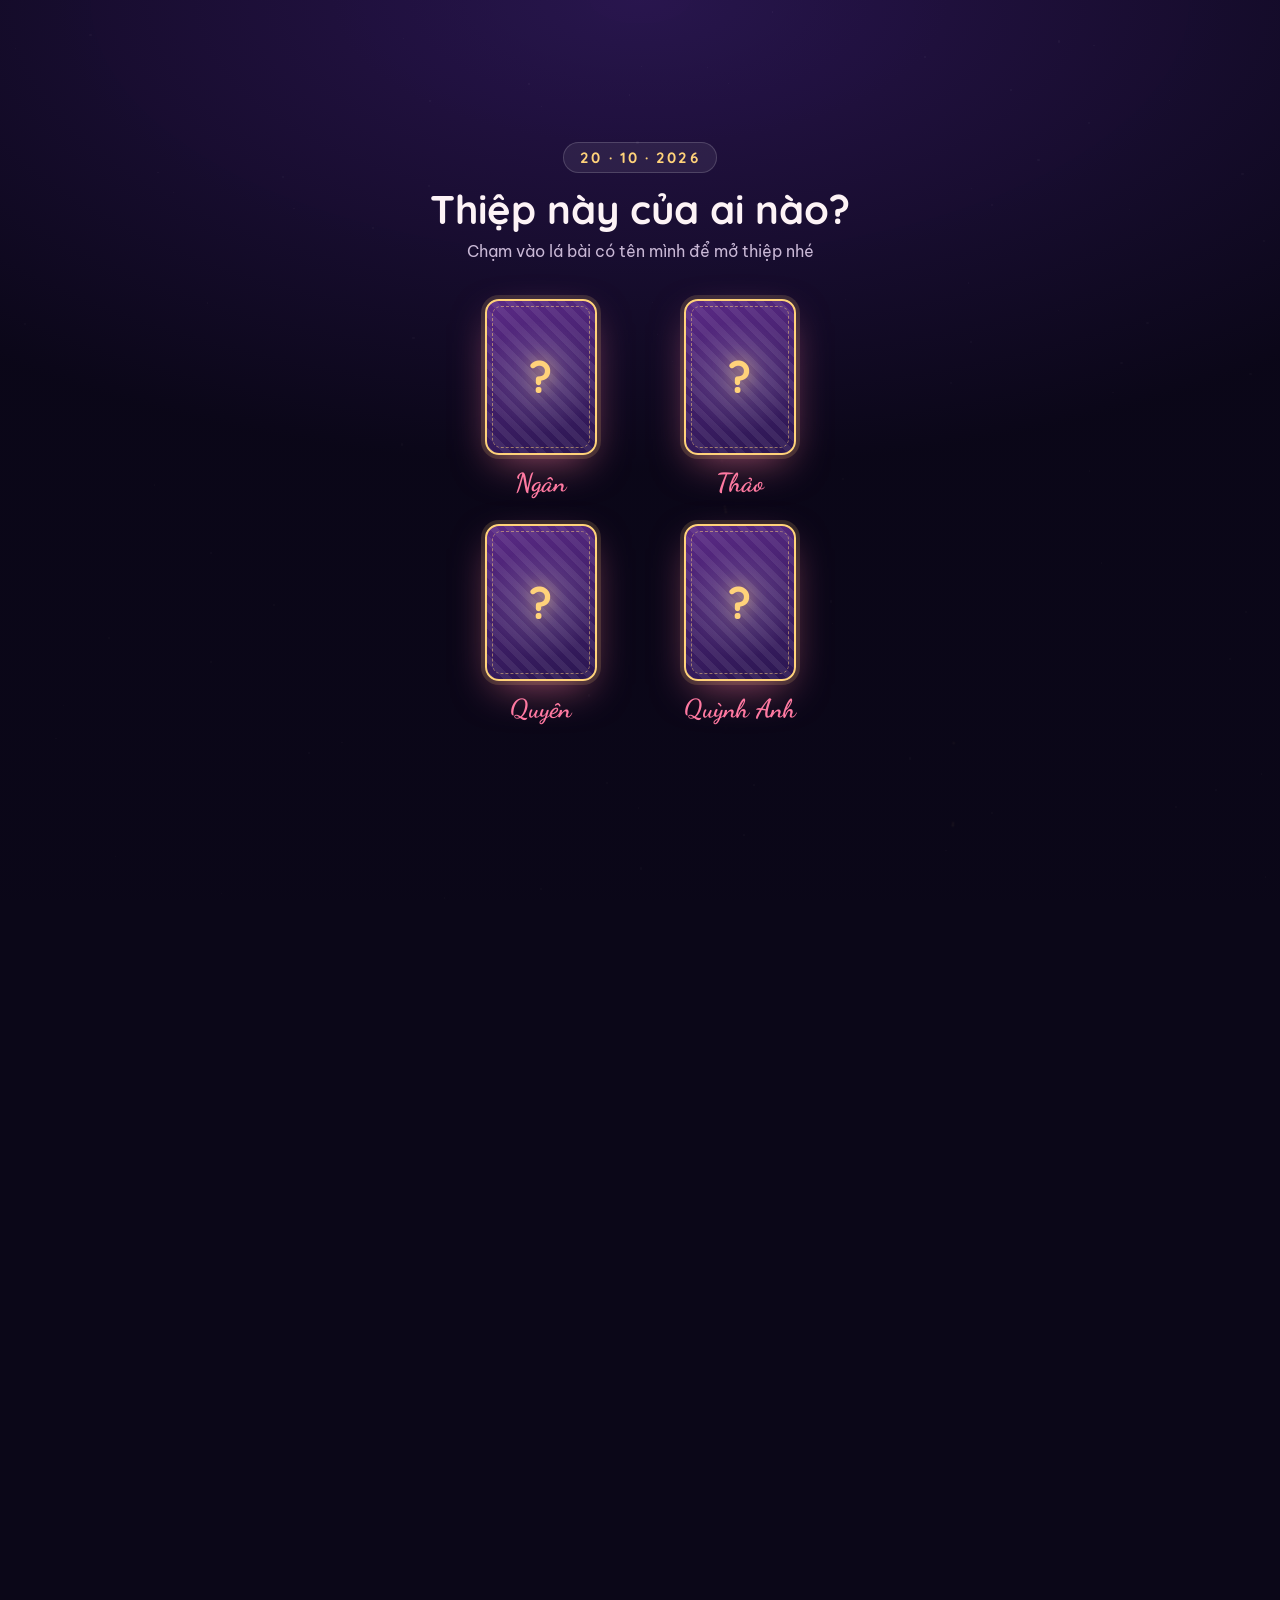
==== index.html @ 9e2b6644 "Giao diện Hello Kitty cho chị Thảo, gộp 20/10 Wrapped vào bảng tin lời chúc team, pháo hoa mở đầu ho" ====
<!doctype html>
<html lang="vi">
<head>
<meta charset="utf-8">
<meta name="viewport" content="width=device-width,initial-scale=1,viewport-fit=cover">
<title>💌 Thiệp 20/10 cho chị em</title>
<meta name="description" content="Mỗi chị em một bất ngờ riêng ngày 20/10. Vào chọn mặt mình để mở thiệp nhé!">
<meta name="theme-color" content="#0b0718">
<meta property="og:type" content="website">
<meta property="og:title" content="💌 Thiệp 20/10 cho chị em">
<meta property="og:description" content="Mỗi chị em một bất ngờ riêng ngày 20/10. Vào chọn mặt mình để mở thiệp nhé!">
<meta property="og:url" content="https://hoanggiacuong.github.io/ChucMung2010/">
<meta property="og:image" content="https://hoanggiacuong.github.io/ChucMung2010/cover.png">
<meta property="og:image:width" content="1200">
<meta property="og:image:height" content="630">
<meta name="twitter:card" content="summary_large_image">
<link rel="icon" href="data:image/svg+xml,<svg xmlns='http://www.w3.org/2000/svg' viewBox='0 0 100 100'><text y='.9em' font-size='90'>💐</text></svg>">
<link rel="preconnect" href="https://fonts.googleapis.com">
<link rel="preconnect" href="https://fonts.gstatic.com" crossorigin>
<link rel="stylesheet" href="https://fonts.googleapis.com/css2?family=Be+Vietnam+Pro:wght@400;500;600&family=Quicksand:wght@500;600;700&family=Dancing+Script:wght@700&family=Playfair+Display:ital,wght@0,600;0,700;1,600&display=swap">
<link rel="stylesheet" href="style.css?v=mvdooxmu">
</head>
<body class="khoa">
<div class="sao" id="sao"></div>
<div class="man-tia" id="man-tia" aria-hidden="true"></div>
<canvas id="troi" aria-hidden="true"></canvas>
<div class="man-chop" id="man-chop" aria-hidden="true"></div>
<div class="canh-hoa" id="canh-hoa" aria-hidden="true"></div>
<button class="nut-nhac" id="nut-nhac" type="button" aria-label="Bật hoặc tắt nhạc" hidden>♪</button>

<main>
  <section id="mo-dau">
    <div class="mo-dau-chu" id="mo-dau-chu">
      <div class="chibi chibi-mo" id="chibi-mo" hidden></div>
      <div class="nho">20 · 10 · 2026</div>
      <h1>Có một bất ngờ nhỏ<br>dành cho <em id="ten-goi"></em></h1>
      <div class="cham"><span class="vong"><span></span></span>Chạm vào bầu trời</div>
    </div>
    <div class="keo-xuong" id="keo-xuong"><a href="#thu"><span id="keo-chu"></span><b>↓</b></a></div>
  </section>

  <section id="thu">
    <div class="khung">
      <div class="phong-bi" id="phong-bi">
        <div class="pb-vo">
          <div class="pb-sau"></div>
          <div class="pb-truoc"><span class="pb-gui">Gửi <b id="pb-ten"></b></span></div>
          <div class="pb-nap"></div>
          <button class="pb-dau" id="pb-dau" type="button" aria-label="Mở thư">♥</button>
        </div>
        <article class="thu" id="la-thu"></article>
      </div>
      <p class="pb-goi-y" id="pb-goi-y">Chạm vào con dấu để mở thư</p>
    </div>
  </section>

  <div class="bang-chu" aria-hidden="true">
    <div class="bang bang-1"><div class="chay"></div></div>
    <div class="bang bang-2"><div class="chay"></div></div>
  </div>

  <section id="vibe" hidden>
    <div class="khung">
      <div class="tieu-de">
        <div class="nho">Vibe check</div>
        <h2>Thẻ nhân vật</h2>
        <p>Rê tay lên thẻ để thấy ánh kim nhé</p>
      </div>
      <div class="the-vibe" id="the-vibe">
        <div class="tv-trong">
          <div class="tv-dau"><span class="tv-hiem" id="tv-hiem"></span><span>20.10 · LIMITED</span><span class="tv-emoji" id="tv-emoji"></span></div>
          <div class="tv-anh"><img id="tv-anh" alt=""></div>
          <div class="tv-ten" id="tv-ten"></div>
          <div class="tv-danh-hieu" id="tv-danh-hieu"></div>
          <div class="tv-chi-so" id="tv-chi-so"></div>
        </div>
        <div class="tv-bong"></div>
      </div>
    </div>
  </section>

  <section id="wrapped" hidden>
    <div class="khung">
      <div class="tieu-de">
        <div class="nho">Bảng tin 20/10</div>
        <h2>Lời chúc dành cho <span id="wr-ten"></span></h2>
        <p>Chạm bên phải để xem tiếp, bên trái để quay lại</p>
      </div>
      <div class="wr" id="wr" role="button" tabindex="0" aria-label="Xem slide tiếp theo">
        <div class="wr-thanh" id="wr-thanh"></div>
        <div class="wr-slide" id="wr-slide"></div>
      </div>
    </div>
  </section>

  <section id="qua">
    <div class="khung">
      <div class="tieu-de">
        <div class="nho">Và một món quà</div>
        <h2>Mở hộp ra xem nào</h2>
        <p id="qua-goi-y">Chạm vào hộp quà</p>
      </div>
      <button class="hop" id="hop" type="button" aria-label="Mở hộp quà">
        <span class="anh-sang"></span><span class="than-hop"></span><span class="ruy-bang-doc"></span><span class="nap"></span><span class="no"></span>
      </button>
      <div class="qua-hien" id="qua-hien" hidden>
        <div class="the the-cao"><div class="nho">Quà của <span></span></div><p class="ten-qua"></p><canvas class="lop-cao" id="lop-cao" aria-label="Cào để xem quà"></canvas></div>
        <p class="cao-goi-y" id="cao-goi-y">Cào lớp kim tuyến để xem quà ✨</p>
      </div>
    </div>
  </section>

  <section id="ket">
    <div class="khung">
      <div class="nho">Từ <span id="tu-cong-ty"></span></div>
      <h2><em>Chúc mừng</em>20 · 10</h2>
      <p id="ket-loi"></p>
      <img id="anh-chung" class="anh-chung" alt="" hidden>
      <button class="nut" id="ban-lai" type="button">🎆 Bắn pháo hoa lần nữa</button>
    </div>
  </section>
</main>

<div class="gacha" id="gacha" hidden>
  <div class="g-tia"></div>
  <div class="g-vong"></div>
  <div class="g-cau" id="g-cau"></div>
  <div class="g-the" id="g-the">
    <div class="g-mat g-sau"><span>?</span></div>
    <div class="g-mat g-truoc">
      <div class="g-sao">★★★★★</div>
      <div class="g-hang">UR</div>
      <div class="g-anh"><img id="g-anh" alt=""></div>
      <div class="g-ten" id="g-ten"></div>
      <div class="g-ti-le">Nhân vật cực hiếm · tỉ lệ 0,01%</div>
    </div>
  </div>
  <div class="g-chu" id="g-chu"></div>
  <button class="nut g-nhan" id="g-nhan" type="button" hidden>Nhận nhân vật 💖</button>
  <div class="g-loe" id="g-loe"></div>
</div>

<div class="chon" id="chon" hidden>
  <div class="khung">
    <div class="nho">20 · 10 · 2026</div>
    <h1>Thiệp này của ai nào?</h1>
    <p>Chạm vào lá bài có tên mình để mở thiệp nhé</p>
    <div class="ds-chon" id="ds-chon"></div>
  </div>
</div>

<script src="data.js?v=mvdooxmu"></script>
<script>window.NGUOI_NHAN = null;</script>
<script src="loi-chuc-gop.js?v=mvdooxmu"></script>
<script src="app.js?v=mvdooxmu"></script>
</body>
</html>
---- style.css ----
/* Một đêm pháo hoa: trời đêm tím than, ánh hồng và vàng; lá thư là giấy ấm trên nền tối. */
:root{
  --night:#0b0718; --night-2:#1a0f33; --ink:#fdf3f6; --muted:#c9b8d6;
  --rose:#ff7aa2; --rose-deep:#e0457b; --gold:#ffd27a; --paper:#fff8f0; --paper-ink:#3b2433;
  --script:"Dancing Script",cursive;
  --display:"Playfair Display",Georgia,serif;
  --body:"Be Vietnam Pro",system-ui,-apple-system,"Segoe UI",sans-serif;
  --tieu-de:"Quicksand",var(--body); /* tiêu đề lớn */
  --ngay:"Quicksand",var(--body);    /* ngày tháng 20 · 10 */
}
*{box-sizing:border-box}
html{-webkit-text-size-adjust:100%;scroll-behavior:smooth}
body{margin:0;min-height:100vh;color:var(--ink);font-family:var(--body);font-size:16px;line-height:1.6;
  --nen:radial-gradient(120% 80% at 50% 0%,var(--night-2) 0%,var(--night) 60%);background:var(--night);
  -webkit-tap-highlight-color:transparent;overflow-x:hidden}
body.khoa{overflow:hidden;height:100vh}
[hidden]{display:none!important}

/* Bầu trời: sao + canvas pháo hoa nằm sau mọi thứ */
.sao{position:fixed;inset:0;pointer-events:none;z-index:0;background:var(--nen);background-color:var(--night);transform:translateZ(0)}
.sao i{position:absolute;width:2px;height:2px;border-radius:50%;background:#fff;opacity:.5;animation:lap 3s ease-in-out infinite}
@keyframes lap{50%{opacity:.08}}
#troi,.giay-mau{position:fixed;inset:0;width:100%;height:100%;pointer-events:none;z-index:1}
.sao-bang{position:absolute;width:140px;height:1.5px;border-radius:2px;transform-origin:0 50%;
  background:linear-gradient(90deg,transparent,rgba(255,255,255,.95));box-shadow:0 0 6px rgba(255,255,255,.6);animation:bang 1.2s ease-out forwards}
@keyframes bang{0%{opacity:0;transform:rotate(148deg) translateX(0) scaleX(.2)}15%{opacity:1}100%{opacity:0;transform:rotate(148deg) translateX(320px) scaleX(1)}}

/* Hiệu ứng hoành tráng cho màn mở đầu: tia sáng xoay nền, chớp sáng, rung máy khi pháo hoa nổ lớn */
.man-tia{position:fixed;inset:0;z-index:1;overflow:hidden;opacity:0;pointer-events:none;transition:opacity 1s}
.man-tia::before{content:"";position:absolute;left:50%;top:38%;width:220vmax;height:220vmax;margin:-110vmax 0 0 -110vmax;
  background:repeating-conic-gradient(var(--rose) 0 4deg,transparent 4deg 18deg);
  -webkit-mask:radial-gradient(circle,#000 0,transparent 40%);mask:radial-gradient(circle,#000 0,transparent 40%);
  animation:xoay-tia 16s linear infinite}
.man-tia.bat{opacity:.16}
.man-chop{position:fixed;inset:0;z-index:8;background:radial-gradient(circle at 50% 38%,#fff,var(--gold) 60%,transparent 75%);opacity:0;pointer-events:none}
.man-chop.chop{animation:chop-sang .5s ease-out}
@keyframes chop-sang{0%{opacity:var(--do,.55)}100%{opacity:0}}
.giat-may{animation:giat-man .32s ease-out}
@keyframes giat-man{0%{transform:scale(1)}30%{transform:scale(1.018)}100%{transform:scale(1)}}

/* Cánh hoa rơi */
.canh-hoa{position:fixed;inset:0;pointer-events:none;z-index:1;overflow:hidden;opacity:0;transition:opacity 3s}
.canh-hoa.hien{opacity:1}
.canh-hoa i{position:absolute;top:-30px;will-change:transform;width:var(--s);height:var(--s);animation:roi-canh var(--t) linear var(--d) infinite}
.canh-hoa i::before{content:"";position:absolute;inset:0;border-radius:150% 0;opacity:.8;
  background:linear-gradient(135deg,#ffd6e2,#ff7aa2 70%);animation:xoay-canh var(--x) ease-in-out infinite alternate}
@keyframes roi-canh{to{transform:translate(var(--dx),calc(100vh + 60px))}}
@keyframes xoay-canh{from{transform:rotate(-20deg) rotateX(0)}to{transform:rotate(200deg) rotateX(170deg)}}

/* Ảnh chibi */
.chibi{display:block;border-radius:50%;overflow:hidden;background:linear-gradient(135deg,#ffb3c7,#c9a7ff);
  box-shadow:0 0 0 3px rgba(255,210,122,.85),0 0 30px rgba(255,122,162,.55)}
.chibi img{width:100%;height:100%;object-fit:cover;display:block}
.chibi span{display:flex;width:100%;height:100%;align-items:center;justify-content:center;font:700 1em var(--script);color:#fff;text-shadow:0 2px 8px rgba(120,20,60,.4)}
.chibi-mo{width:104px;height:104px;margin:0 auto 18px;font-size:48px;animation:noi 4s ease-in-out infinite}
@keyframes noi{50%{transform:translateY(-6px)}}

/* Link chung: chọn người */
.chon{position:fixed;inset:0;z-index:20;display:flex;align-items:center;justify-content:center;padding:24px 16px;text-align:center;
  background:radial-gradient(120% 80% at 50% 0%,rgba(42,22,80,.92),rgba(11,7,24,.96) 65%);overflow-y:auto;transition:opacity .5s,transform .5s}
.chon.an{opacity:0;transform:scale(1.04);pointer-events:none}
.chon h1{font-family:var(--tieu-de);font-weight:700;font-size:clamp(28px,8vw,40px);line-height:1.2;margin:12px 0 6px}
.chon p{margin:0;color:var(--muted)}
.ds-chon{display:grid;grid-template-columns:repeat(2,1fr);gap:26px 18px;margin:34px auto 34px;max-width:380px}
.mot-nguoi{display:flex;flex-direction:column;align-items:center;gap:12px;color:var(--ink);text-decoration:none;
  opacity:0;transform:translateY(20px) scale(.9);animation:hien-nguoi .7s cubic-bezier(.2,1.4,.4,1) forwards}
.mot-nguoi .chibi{width:min(34vw,128px);aspect-ratio:1;font-size:min(16vw,60px);transition:transform .3s,box-shadow .3s}
.mot-nguoi b{font:700 26px var(--script);color:var(--rose)}
.mot-nguoi:hover .chibi,.mot-nguoi:focus-visible .chibi{transform:scale(1.07) rotate(-3deg);box-shadow:0 0 0 3px var(--gold),0 0 45px rgba(255,210,122,.8)}
.mot-nguoi:nth-child(even):hover .chibi{transform:scale(1.07) rotate(3deg)}
@keyframes hien-nguoi{to{opacity:1;transform:none}}
body.roi-di .mot-nguoi:not(.chon-roi){opacity:0;transform:scale(.8);transition:.4s;animation:none}
.mot-nguoi.chon-roi .chibi{transform:scale(1.25);box-shadow:0 0 0 4px var(--gold),0 0 70px rgba(255,210,122,1)}
body.dang-chon{overflow:hidden}
body.dang-chon main{visibility:hidden}
main{position:relative;z-index:2}
section{min-height:100vh;padding:72px 16px;display:flex;flex-direction:column;align-items:center;justify-content:center}
.khung{width:100%;max-width:520px}

/* Màn mở đầu */
#mo-dau{position:relative;text-align:center;cursor:pointer;user-select:none;-webkit-user-select:none}
.mo-dau-chu{transition:opacity .8s,transform .8s}
.mo-dau-chu.an{opacity:0;transform:translateY(-12px);pointer-events:none}
.nho{font-size:13px;letter-spacing:.18em;text-transform:uppercase;color:var(--muted)}
.mo-dau-chu h1{font-family:var(--tieu-de);font-weight:700;font-size:clamp(28px,8vw,44px);line-height:1.2;margin:14px 0 6px}
.mo-dau-chu>.nho,.chon .khung>.nho{display:inline-block;font:700 15px/1 var(--ngay);letter-spacing:.14em;text-transform:none;color:var(--gold);
  padding:7px 16px;border-radius:999px;background:rgba(255,255,255,.07);border:1px solid rgba(255,255,255,.16)}

.mo-dau-chu h1 em{font-family:var(--script);font-style:normal;color:var(--rose);font-size:1.25em;display:block;margin-top:4px}
.cham{margin-top:40px;display:inline-flex;flex-direction:column;align-items:center;gap:14px;color:var(--gold);font-size:14px}
.cham .vong{width:64px;height:64px;border-radius:50%;border:1.5px solid var(--gold);position:relative}
.cham .vong::before,.cham .vong::after{content:"";position:absolute;inset:-1px;border-radius:50%;border:1.5px solid var(--gold);animation:loan 2s ease-out infinite}
.cham .vong::after{animation-delay:1s}
.cham .vong span{position:absolute;inset:22px;border-radius:50%;background:var(--gold);box-shadow:0 0 18px var(--gold)}
@keyframes loan{to{transform:scale(2.2);opacity:0}}
.keo-xuong{position:absolute;left:0;right:0;bottom:28px;text-align:center;color:var(--muted);font-size:14px;opacity:0;transition:opacity 1s;pointer-events:none}
.keo-xuong.hien{opacity:1;pointer-events:auto}
.keo-xuong a{color:inherit;text-decoration:none;display:inline-flex;flex-direction:column;align-items:center;gap:6px}
.keo-xuong b{display:block;font-size:20px;animation:nay 1.6s ease-in-out infinite}
@keyframes nay{50%{transform:translateY(6px)}}

/* Lá thư */
.thu{background:var(--paper);color:var(--paper-ink);border-radius:18px;padding:34px 26px 30px;
  box-shadow:0 30px 80px -20px rgba(255,122,162,.35),0 0 0 1px rgba(255,255,255,.06);position:relative}
.thu::before{content:"";position:absolute;inset:10px;border:1px dashed rgba(224,69,123,.25);border-radius:12px;pointer-events:none}
.thu .chao{font-family:var(--script);font-size:34px;color:var(--rose-deep);margin:0 0 14px;line-height:1.2}
.thu p{margin:0 0 14px;font-size:16.5px}
.thu .anh-rieng{width:100%;border-radius:12px;margin:6px 0 18px;display:block}
.thu .ky{text-align:right;margin-top:22px;font-size:14px;color:#8a6a7c}
.thu .ky b{display:block;font-family:var(--script);font-size:28px;color:var(--rose-deep);font-weight:700}
.hien-dan{opacity:0;transform:translateY(14px);transition:opacity .9s ease,transform .9s ease}
.hien-dan.ro{opacity:1;transform:none}
.thu p.hien-dan.ro{transition:none}
.thu .ch{opacity:0;transition:opacity .35s ease}
.thu.viet .ch{opacity:1;filter:none}
.thu.hien-het .ch,.thu.hien-het .hien-dan{transition:none!important;opacity:1;filter:none;transform:none}
.thu.viet .hien-dan:not(p){opacity:1;transform:none}

/* Phong thư */
.phong-bi{position:relative;width:100%;aspect-ratio:1.45;perspective:1400px;cursor:pointer;
  opacity:0;transform:translateY(40px) rotate(-4deg);transition:opacity 1s,transform 1.2s cubic-bezier(.2,1.3,.4,1)}
.phong-bi.hien{opacity:1;transform:none}
.phong-bi.hien:not(.mo){animation:dua 3.2s ease-in-out 1.2s infinite}
@keyframes dua{0%,100%{transform:rotate(0)}50%{transform:rotate(-1.6deg) translateY(-4px)}}
.phong-bi.xong{aspect-ratio:auto;cursor:default}
.pb-vo{position:absolute;left:0;right:0;top:0;height:100%;transition:opacity .7s,transform .8s}
.phong-bi.xong .pb-vo{opacity:0;transform:translateY(80px) scale(.94);pointer-events:none}
.pb-sau{position:absolute;inset:0;border-radius:14px;background:linear-gradient(#d98ba2,#efb3c3);
  box-shadow:0 30px 80px -20px rgba(255,122,162,.5)}
.pb-truoc{position:absolute;inset:0;z-index:2;border-radius:14px;overflow:hidden;
  background:linear-gradient(160deg,#ffe6ed,#f8c6d4);clip-path:polygon(0 0,50% 50%,100% 0,100% 100%,0 100%)}
.pb-truoc::before{content:"";position:absolute;inset:0;background:linear-gradient(0deg,#ffdbe5,#fbd0dc);
  clip-path:polygon(0 100%,50% 50%,100% 100%)}
.pb-gui{position:absolute;left:0;right:0;bottom:7%;text-align:center;color:#a54a69;font-size:14px;z-index:1}
.pb-gui b{display:block;font:700 clamp(24px,7vw,32px)/1.1 var(--script);color:var(--rose-deep)}
.pb-nap{position:absolute;left:0;right:0;top:0;height:52%;z-index:3;transform-origin:50% 0;
  background:linear-gradient(180deg,#f3aec1,#ffd5e0);clip-path:polygon(0 0,100% 0,50% 100%);
  transition:transform .9s cubic-bezier(.45,0,.2,1)}
.phong-bi.mo .pb-nap{transform:rotateX(180deg)}
.phong-bi.lat .pb-nap{z-index:0;filter:brightness(.88)}
.pb-dau{position:absolute;left:50%;top:51%;width:62px;height:62px;margin:-31px 0 0 -31px;z-index:4;border:0;border-radius:50%;cursor:pointer;
  background:radial-gradient(circle at 35% 30%,#ff8fae,#c8285e 58%,#86113e);color:#ffd9e4;font-size:26px;line-height:62px;padding:0;
  box-shadow:0 5px 12px rgba(80,0,30,.45),inset 0 -3px 6px rgba(0,0,0,.25),inset 0 2px 4px rgba(255,255,255,.35);
  text-shadow:0 -1px 0 rgba(0,0,0,.3);transition:transform .45s,opacity .45s}
.pb-dau::before{content:"";position:absolute;inset:6px;border-radius:50%;border:1.5px dashed rgba(255,220,230,.55)}
.phong-bi.hien:not(.mo) .pb-dau{animation:dap 1.6s ease-in-out infinite}
@keyframes dap{50%{transform:scale(1.1)}}
.phong-bi.mo .pb-dau{transform:scale(1.6) rotate(25deg);opacity:0;pointer-events:none}
.phong-bi .thu{position:absolute;left:5%;right:5%;top:5%;height:90%;overflow:hidden;z-index:1;
  transition:transform 1s cubic-bezier(.3,.9,.3,1)}
.phong-bi.rut .thu{transform:translateY(-62%)}
.phong-bi.xong .thu{position:relative;left:auto;right:auto;top:auto;height:auto;overflow:visible;transform:none;z-index:5;transition:none}
.pb-goi-y{text-align:center;color:var(--gold);font-size:14px;margin:22px 0 0;transition:opacity .5s}
.pb-goi-y.an{opacity:0}

/* Tiêu đề phần */
.tieu-de{text-align:center;margin-bottom:8px}
.tieu-de h2{font-family:var(--tieu-de);font-weight:700;font-size:clamp(26px,7vw,36px);margin:8px 0 6px;line-height:1.2}
.tieu-de p{margin:0;color:var(--muted);font-size:15px}

.the{background:var(--paper);color:var(--paper-ink);border-radius:20px;padding:28px 24px 22px;width:100%;max-width:440px}
.nut{display:inline-flex;align-items:center;justify-content:center;gap:8px;min-height:46px;padding:0 22px;border-radius:999px;border:0;
  font:600 15px var(--body);cursor:pointer;background:linear-gradient(135deg,var(--rose),var(--rose-deep));color:#fff;
  box-shadow:0 10px 30px -8px rgba(224,69,123,.6)}
.nut:active{transform:scale(.97)}

/* Hộp quà */
#qua .khung{text-align:center}
.hop{position:relative;width:170px;height:170px;margin:40px auto 10px;cursor:pointer;background:none;border:0;padding:0}
.hop .than-hop{position:absolute;left:10px;right:10px;bottom:0;height:110px;border-radius:8px;
  background:linear-gradient(160deg,#ff8fb1,#d93d72);box-shadow:inset 0 -14px 0 rgba(0,0,0,.12),0 20px 50px -10px rgba(255,122,162,.5)}
.hop .nap{position:absolute;left:0;right:0;top:34px;height:36px;border-radius:8px;background:linear-gradient(160deg,#ffa3c0,#e04d80);
  box-shadow:0 6px 0 rgba(0,0,0,.1);transition:transform .7s cubic-bezier(.3,1.6,.5,1);z-index:2}
.hop .ruy-bang-doc{position:absolute;left:50%;width:24px;margin-left:-12px;top:34px;bottom:0;background:var(--gold);z-index:3;transition:opacity .3s}
.hop .no{position:absolute;left:50%;top:6px;width:64px;height:34px;margin-left:-32px;z-index:3;transition:transform .7s cubic-bezier(.3,1.6,.5,1)}
.hop .no::before,.hop .no::after{content:"";position:absolute;top:0;width:30px;height:30px;border:7px solid var(--gold);border-radius:50% 50% 0 50%}
.hop .no::before{left:0;transform:rotate(-20deg)}
.hop .no::after{right:0;transform:scaleX(-1) rotate(-20deg)}
.hop.lac-hop{animation:rung .8s ease-in-out}
@keyframes rung{10%,50%,90%{transform:rotate(-7deg)}30%,70%{transform:rotate(7deg)}100%{transform:none}}
.hop.mo .nap,.hop.mo .no{transform:translateY(-70px) rotate(-18deg);opacity:0;transition:transform .6s,opacity .35s .15s}
.hop.mo .ruy-bang-doc{opacity:0}
.hop .anh-sang{position:absolute;left:50%;bottom:90px;width:10px;height:10px;margin-left:-5px;border-radius:50%;
  box-shadow:0 0 60px 40px rgba(255,210,122,.0);transition:box-shadow 1s}
.hop.mo .anh-sang{box-shadow:0 0 90px 60px rgba(255,210,122,.55)}
.qua-hien{max-width:380px;margin:20px auto 0}
.qua-hien .nho{color:#a07a8f}
.qua-hien .ten-qua{font-family:var(--display);font-size:24px;font-weight:600;margin:8px 0 0;line-height:1.35}
.qua-hien{animation:bat-len .6s cubic-bezier(.2,1.4,.4,1)}
@keyframes bat-len{from{opacity:0;transform:translateY(30px) scale(.9)}}
.the-cao{position:relative;overflow:hidden;min-height:150px;display:flex;flex-direction:column;justify-content:center;
  box-shadow:0 20px 60px -15px rgba(255,210,122,.55)}
.lop-cao{position:absolute;inset:0;width:100%;height:100%;touch-action:none;cursor:crosshair;transition:opacity .8s}
.lop-cao.xong{opacity:0;pointer-events:none}
.cao-goi-y{color:var(--gold);font-size:14px;margin:14px 0 0}

/* Kết */
#ket{text-align:center}
#ket h2{font-family:var(--ngay);font-weight:700;font-size:clamp(34px,10vw,56px);line-height:1.1;margin:10px 0;
  background:linear-gradient(100deg,#fdf3f6 35%,#ffd27a 45%,#fff 50%,#ffd27a 55%,#fdf3f6 65%);background-size:300% 100%;
  -webkit-background-clip:text;background-clip:text;color:transparent;animation:anh-kim 4s linear infinite}
@keyframes anh-kim{from{background-position:100% 0}to{background-position:0 0}}
#ket h2 em{font-family:var(--script);font-style:normal;color:var(--rose);-webkit-text-fill-color:var(--rose);display:block;font-size:.8em}
#ket .anh-chung{width:100%;border-radius:16px;margin:20px 0}
#ket .nut{margin-top:28px}

/* Nút nhạc */
.nut-nhac{position:fixed;top:max(14px,env(safe-area-inset-top));right:14px;z-index:9;width:42px;height:42px;border-radius:50%;
  border:1px solid rgba(255,255,255,.2);background:rgba(20,10,40,.5);color:var(--ink);font-size:18px;cursor:pointer;
  backdrop-filter:blur(6px);-webkit-backdrop-filter:blur(6px);display:flex;align-items:center;justify-content:center}
.nut-nhac.tat{opacity:.5;text-decoration:line-through}

@media (prefers-reduced-motion: reduce){
  html{scroll-behavior:auto}
  .sao i,.cham .vong::before,.cham .vong::after,.keo-xuong b,.phong-bi,.pb-dau,#ket h2,.chibi-mo,.mot-nguoi{animation:none!important}
  .mot-nguoi{opacity:1;transform:none}
  .man-tia,.giat-may{animation:none!important}
}

/* ================= Sticker kéo thả ================= */
.mo-dau-chu{position:relative}
#thu .khung{position:relative}
.sticker{position:absolute;z-index:6;padding:7px 14px;border-radius:999px;border:2px solid #fff;background:var(--rose);color:#fff;
  font:700 13px/1.1 var(--body);white-space:nowrap;cursor:grab;touch-action:none;user-select:none;-webkit-user-select:none;
  rotate:var(--xoay);box-shadow:0 6px 16px rgba(0,0,0,.35);animation:dan .6s cubic-bezier(.2,1.6,.4,1) both;transition:scale .15s,box-shadow .15s}
.sticker.keo{cursor:grabbing;scale:1.12;box-shadow:0 16px 30px rgba(0,0,0,.45)}
@keyframes dan{from{opacity:0;scale:2.2}}
#thu .sticker{opacity:0;pointer-events:none;animation:none}
#thu .phong-bi.xong ~ .sticker{opacity:1;pointer-events:auto;animation:dan .6s cubic-bezier(.2,1.6,.4,1) both}

/* ================= Băng chữ chạy ================= */
.bang-chu{position:fixed;left:0;right:0;bottom:0;z-index:6;height:150px;overflow:hidden;pointer-events:none;opacity:0;transition:opacity 1s}
.bang-chu.hien{opacity:1}
.bang{position:absolute;left:-10%;right:-10%;top:50%;padding:11px 0;white-space:nowrap;overflow:hidden;background:var(--rose);color:#fff;
  font:800 19px/1 var(--display);letter-spacing:.03em;text-transform:uppercase;box-shadow:0 10px 30px rgba(0,0,0,.35)}
.bang-1{transform:translateY(-50%) rotate(-4deg);z-index:1}
.bang-2{transform:translateY(-50%) rotate(3deg);background:var(--gold);color:#2a1630}
.chay{display:inline-flex;gap:18px;align-items:center;padding-right:18px;animation:chay 40s linear infinite}
.bang-2 .chay{animation-direction:reverse;animation-duration:48s}
.chay i{font-style:normal;opacity:.75}
@keyframes chay{to{transform:translateX(-50%)}}

/* ================= Thẻ nhân vật ================= */
#vibe .khung{max-width:380px}
.the-vibe{--tv-nen:#1c1030;--tv-chu:#fff;--tv-ray:rgba(255,255,255,.14);--tv-vien:linear-gradient(135deg,#ff9de2,#9ff3ff,#ffd27a,#ff9de2);
  position:relative;margin:28px auto 0;width:min(100%,310px);aspect-ratio:5/7.3;border-radius:22px;padding:4px;cursor:pointer;background:var(--tv-vien);
  transform:perspective(900px) rotateX(var(--rx,0deg)) rotateY(var(--ry,0deg));transition:transform .6s ease;
  box-shadow:0 30px 70px -20px rgba(0,0,0,.6),0 0 50px -10px var(--rose);animation:lac-the 6s ease-in-out infinite}
.the-vibe.nghieng{animation:none;transition:transform .08s}
@keyframes lac-the{0%,100%{transform:perspective(900px) rotateY(-9deg) rotateX(4deg)}50%{transform:perspective(900px) rotateY(9deg) rotateX(-3deg)}}
.tv-trong{position:relative;height:100%;border-radius:18px;overflow:hidden;background:var(--tv-nen);color:var(--tv-chu);padding:13px 15px 15px;display:flex;flex-direction:column;gap:7px}
.tv-dau{display:flex;justify-content:space-between;align-items:center;font:700 10px var(--body);letter-spacing:.14em;opacity:.9}
.tv-hiem{padding:3px 9px;border-radius:6px;background:var(--gold);color:#1a0f2a;letter-spacing:.06em;font-size:12px}
.tv-emoji{font-size:20px;letter-spacing:0}
.tv-anh{flex:1;min-height:0;border-radius:14px;overflow:hidden;border:2px solid var(--tv-ray)}
.tv-anh img{width:100%;height:100%;object-fit:cover;object-position:50% 30%;display:block}
.tv-ten{font:800 28px/1.05 var(--display);margin-top:3px}
.tv-danh-hieu{font-size:13px;color:var(--rose);font-weight:700;margin-top:-3px}
.tv-chi-so{display:grid;gap:6px;margin-top:2px}
.cs{display:grid;grid-template-columns:1fr auto;gap:3px 8px;font-size:11.5px;line-height:1.25;align-items:center}
.cs b{font:800 13px var(--body)}
.cs i{grid-column:1/-1;height:6px;border-radius:9px;background:var(--tv-ray);overflow:hidden}
.cs u{display:block;height:100%;border-radius:9px;background:linear-gradient(90deg,var(--rose),var(--gold));transform-origin:left;transform:scaleX(0);transition:transform 1.3s cubic-bezier(.2,1,.3,1)}
.the-vibe.mo .cs u{transform:scaleX(1)}
.cs.vo-cuc u{background:linear-gradient(90deg,#ff7aa2,#ffd27a,#7fe0b0,#8fe3ff,#c9a7ff,#ff7aa2);background-size:200% 100%;animation:cau-vong 2s linear infinite}
.cs.vo-cuc b{font-size:17px;line-height:.8}
@keyframes cau-vong{to{background-position:-200% 0}}
.tv-bong{position:absolute;inset:4px;border-radius:18px;pointer-events:none;opacity:.22;transition:opacity .3s;
  background:radial-gradient(circle at var(--gx,30%) var(--gy,20%),rgba(255,255,255,.8),transparent 45%),
    linear-gradient(115deg,transparent 30%,rgba(255,157,226,.5) 45%,rgba(159,243,255,.5) 55%,transparent 70%)}
.the-vibe.nghieng .tv-bong{opacity:.55}

/* ================= 1. Y2K Holo (Ngân) ================= */
body.kieu-holo{--night:#0c0a1d;--night-2:#2a1f5c;--ink:#f4f0ff;--muted:#b9b0e0;--rose:#c7a6ff;--rose-deep:#7c4dff;--gold:#9ff3ff;
  --paper:#f7f4ff;--paper-ink:#2a1f4a;--display:"Quicksand",sans-serif;--script:"Quicksand",sans-serif;--tieu-de:"Quicksand",sans-serif;
  --nen:radial-gradient(55% 35% at 12% 8%,rgba(159,243,255,.2),transparent 70%),radial-gradient(50% 40% at 92% 28%,rgba(255,157,226,.2),transparent 70%),
    radial-gradient(120% 80% at 50% 0%,var(--night-2),var(--night) 62%);background:var(--night)}
.kieu-holo .mo-dau-chu h1 em,.kieu-holo .thu .chao,.kieu-holo .pb-gui b,.kieu-holo .tv-ten{
  background:linear-gradient(90deg,#ff9de2,#9ff3ff,#c7a6ff,#ff9de2);background-size:200% 100%;-webkit-background-clip:text;background-clip:text;color:transparent;animation:cau-vong 5s linear infinite}
.kieu-holo .thu .chao{background-image:linear-gradient(90deg,#d63fb0,#2bb3d6,#7c4dff,#d63fb0)}
.kieu-holo .mo-dau-chu h1{font-weight:700;font-size:clamp(26px,7.4vw,40px);line-height:1.2}
.kieu-holo .mo-dau-chu h1 em{font-weight:700;font-size:1.3em;margin-top:6px}
.kieu-holo h2,.kieu-holo #ket h2{font-weight:700;letter-spacing:-.01em}
.kieu-holo .tieu-de h2{font-size:clamp(24px,6.6vw,34px)}
.kieu-holo #ket h2{font-size:clamp(30px,9vw,50px)}
.kieu-holo #ket h2 em{font-size:.55em;margin-bottom:8px}
.kieu-holo .thu{background:linear-gradient(135deg,#fdfbff,#f1ecff 55%,#eafbff)}
.kieu-holo .thu::before{border:2px solid transparent;background:linear-gradient(120deg,#ff9de2,#9ff3ff,#c7a6ff) border-box;
  -webkit-mask:linear-gradient(#000 0 0) padding-box,linear-gradient(#000 0 0);-webkit-mask-composite:xor;mask-composite:exclude}
.kieu-holo .thu .chao{font-weight:700;font-size:30px;line-height:1.25}
.kieu-holo .thu .ky b{font:700 26px var(--display);color:var(--rose-deep)}
.kieu-holo .pb-sau{background:linear-gradient(#9c86e0,#c4b2f5)}
.kieu-holo .pb-truoc{background:linear-gradient(160deg,#f5f1ff,#d9ccff)}
.kieu-holo .pb-truoc::before{background:linear-gradient(0deg,#ece5ff,#e1d8ff)}
.kieu-holo .pb-nap{background:linear-gradient(180deg,#c3afff,#ece4ff)}
.kieu-holo .pb-dau{background:radial-gradient(circle at 35% 30%,#fff,#d6def0 40%,#8d97ba 78%);color:#7c4dff;text-shadow:none}
.kieu-holo .pb-gui{color:#7a6aa8}
.kieu-holo .pb-gui b{font:700 28px/1.15 var(--display);background-image:linear-gradient(90deg,#d63fb0,#2bb3d6,#7c4dff,#d63fb0)}
.kieu-holo .sticker{background:linear-gradient(120deg,#ffc4f0,#9ff3ff,#d9c6ff);color:#2a1f4a;font-family:var(--display);font-size:14px}
.kieu-holo .bang-1{background:linear-gradient(90deg,#ffc4f0,#9ff3ff,#d9c6ff,#ffc4f0);color:#2a1f4a}
.kieu-holo .bang-2{background:#120e2b;color:#9ff3ff;border-block:1px solid rgba(159,243,255,.4)}
.kieu-holo .canh-hoa i::before{border-radius:0;opacity:.95;background:linear-gradient(135deg,#fff,#9ff3ff 45%,#ffc4f0);
  clip-path:polygon(50% 0,60% 40%,100% 50%,60% 60%,50% 100%,40% 60%,0 50%,40% 40%)}
.kieu-holo .the-vibe{--tv-nen:linear-gradient(165deg,#221a4d,#140f30);--tv-vien:linear-gradient(135deg,#ffc4f0,#9ff3ff,#c7a6ff,#ffc4f0)}
.kieu-holo .tv-danh-hieu{color:#9ff3ff}
.kieu-holo .nut{background:linear-gradient(120deg,#c7a6ff,#7ef0ff);color:#1d1640;box-shadow:0 10px 30px -8px rgba(126,240,255,.6)}
.kieu-holo .chibi{box-shadow:0 0 0 3px #e9e1ff,0 0 34px rgba(159,243,255,.6)}

/* ================= 2. Neon Acid (Thảo) ================= */
body.kieu-neon{--night:#060606;--night-2:#111;--ink:#f2f2f2;--muted:#9a9a9a;--rose:#ff3df2;--rose-deep:#ff1fa8;--gold:#c6ff3d;
  --paper:#0f0f0f;--paper-ink:#ececec;--display:"Bricolage Grotesque",sans-serif;--script:"M PLUS Rounded 1c",sans-serif;--tieu-de:"M PLUS Rounded 1c",sans-serif;--body:"Space Mono",ui-monospace,monospace;
  font-size:15px;background:#060606;
  --nen:linear-gradient(rgba(198,255,61,.055) 1px,transparent 1px) 0 0/34px 34px,linear-gradient(90deg,rgba(198,255,61,.055) 1px,transparent 1px) 0 0/34px 34px}
.kieu-neon .mo-dau-chu h1{font-weight:800;letter-spacing:-.01em;font-size:clamp(27px,7.6vw,42px);line-height:1.15}
.kieu-neon .mo-dau-chu h1 em{color:var(--gold);font-size:1.2em;margin-top:10px;text-shadow:0 0 18px rgba(198,255,61,.7)}
.kieu-neon h2,.kieu-neon .tieu-de h2{font-weight:800;letter-spacing:-.01em}
.kieu-neon #ket h2{font-weight:700}
.kieu-neon #ket h2 em{-webkit-text-fill-color:var(--rose);text-shadow:0 0 22px rgba(255,61,242,.6)}
.kieu-neon .thu{background:#0f0f0f;border:2px solid var(--gold);border-radius:6px;box-shadow:8px 8px 0 var(--rose)}
.kieu-neon .thu::before{display:none}
.kieu-neon .thu .chao{font-weight:800;font-size:30px;color:var(--gold)}
.kieu-neon .thu p{font-size:14.5px;line-height:1.7}
.kieu-neon .thu .ky{color:#888}
.kieu-neon .thu .ky b{font-weight:800;font-size:26px;color:var(--rose)}
.kieu-neon .pb-sau{background:#151515;box-shadow:0 0 0 1.5px #c6ff3d,0 0 22px rgba(198,255,61,.4)}
.kieu-neon .pb-truoc{background:linear-gradient(160deg,#232323,#171717)}
.kieu-neon .pb-truoc::before{background:#1e1e1e}
.kieu-neon .pb-nap{background:linear-gradient(180deg,#2b2b2b,#1b1b1b)}
.kieu-neon .pb-dau{background:radial-gradient(circle at 35% 30%,#e5ff9a,#c6ff3d 55%,#8fbf10);color:#060606;text-shadow:none;box-shadow:0 0 22px rgba(198,255,61,.6)}
.kieu-neon .pb-dau::before{border-color:rgba(0,0,0,.35)}
.kieu-neon .pb-gui{color:#8a8a8a}
.kieu-neon .pb-gui b{font-weight:800;color:var(--gold)}
.kieu-neon .sticker{border-radius:6px;border-color:#000;background:var(--gold);color:#000;box-shadow:4px 4px 0 var(--rose);text-transform:uppercase;font-size:12px}
.kieu-neon .sticker:nth-of-type(even){background:var(--rose);color:#fff;box-shadow:4px 4px 0 var(--gold)}
.kieu-neon .bang{font-size:22px;letter-spacing:-.01em}
.kieu-neon .bang-1{background:var(--gold);color:#000}
.kieu-neon .bang-2{background:var(--rose);color:#fff}
.kieu-neon .canh-hoa i::before{border-radius:0;opacity:.9;background:var(--gold);
  clip-path:polygon(40% 0,60% 0,60% 40%,100% 40%,100% 60%,60% 60%,60% 100%,40% 100%,40% 60%,0 60%,0 40%,40% 40%)}
.kieu-neon .canh-hoa i:nth-child(odd)::before{background:var(--rose)}
.kieu-neon .the-vibe{--tv-nen:#0d0d0d;--tv-vien:linear-gradient(135deg,#c6ff3d,#ff3df2);border-radius:10px}
.kieu-neon .tv-trong,.kieu-neon .tv-bong{border-radius:7px}
.kieu-neon .tv-ten{font-family:var(--tieu-de);color:var(--gold)}
.kieu-neon .nut{background:var(--gold);color:#000;border-radius:6px;box-shadow:5px 5px 0 var(--rose);font-family:var(--body);text-transform:uppercase}
.kieu-neon .the{border-radius:8px}
.kieu-neon .chibi{box-shadow:0 0 0 3px var(--gold),0 0 34px rgba(255,61,242,.6)}

/* ================= 3. Soft Denim & Daisy (Quyên) ================= */
body.kieu-denim{--night:#0e1b36;--night-2:#2f528f;--ink:#f3f7ff;--muted:#b9cae8;--rose:#ffb3c7;--rose-deep:#3a6fb5;--gold:#ffe08a;
  --paper:#fffdf6;--paper-ink:#23324d;--display:"Fraunces",Georgia,serif;--script:"Fraunces",Georgia,serif;--tieu-de:"Fraunces",Georgia,serif;--body:"Lexend",system-ui,sans-serif;
  --nen:radial-gradient(40% 25% at 20% 12%,rgba(255,255,255,.1),transparent 70%),radial-gradient(35% 22% at 85% 30%,rgba(255,255,255,.07),transparent 70%),
    radial-gradient(120% 80% at 50% 0%,var(--night-2),var(--night) 65%);background:var(--night)}
.kieu-denim .mo-dau-chu h1 em,.kieu-denim #ket h2 em{font-style:italic;font-weight:700;color:var(--gold);-webkit-text-fill-color:var(--gold)}
.kieu-denim .tieu-de h2{font-style:italic}
.kieu-denim .thu{background:repeating-linear-gradient(180deg,transparent 0 27px,#dce8f8 27px 28px),var(--paper);background-position:0 20px;
  padding-left:52px;border-radius:6px}
.kieu-denim .thu::before{inset:0 auto 0 36px;width:0;border:0;border-left:1.5px solid rgba(232,106,146,.4);border-radius:0}
.kieu-denim .phong-bi.xong .thu::after{content:"";position:absolute;top:-13px;left:50%;width:120px;height:28px;margin-left:-60px;
  background:repeating-linear-gradient(45deg,rgba(255,224,138,.92) 0 8px,rgba(255,243,200,.92) 8px 16px);transform:rotate(-3deg);box-shadow:0 2px 5px rgba(0,0,0,.12)}
.kieu-denim .thu .chao{font-style:italic;font-weight:700;font-size:30px;color:#3a6fb5}
.kieu-denim .thu p{line-height:28px;font-size:15.5px}
.kieu-denim .thu .ky b{font:italic 700 26px var(--display);color:#3a6fb5}
.kieu-denim .pb-sau{background:linear-gradient(#5f8cc6,#86aee0)}
.kieu-denim .pb-truoc{background:linear-gradient(160deg,#e0ecfc,#b8d2f2)}
.kieu-denim .pb-truoc::before{background:linear-gradient(0deg,#d3e4f8,#c6dbf5)}
.kieu-denim .pb-nap{background:linear-gradient(180deg,#95bbe8,#d8e7fa)}
.kieu-denim .pb-dau{background:radial-gradient(circle at 35% 30%,#fff6d0,#ffd45e 55%,#e0a417);color:#fff}
.kieu-denim .pb-gui{color:#4f6f9e}
.kieu-denim .pb-gui b{font:italic 700 26px/1.1 var(--display);color:#3a6fb5}
.kieu-denim .sticker{background:var(--paper);color:#23324d;border:2px dashed #8ec5ff;font-weight:600}
.kieu-denim .sticker:nth-of-type(even){background:var(--gold);border-color:#fff}
.kieu-denim .bang{font:italic 700 21px/1 var(--display);text-transform:none;letter-spacing:0}
.kieu-denim .bang-1{background:#8ec5ff;color:#0e1b36}
.kieu-denim .bang-2{background:var(--gold);color:#23324d}
.kieu-denim .canh-hoa i{width:calc(var(--s) * 1.4);height:calc(var(--s) * 1.4)}
.kieu-denim .canh-hoa i::before{border-radius:50%;opacity:.9;
  background:radial-gradient(circle,#ffd45e 0 20%,transparent 22%),repeating-conic-gradient(#fff 0 20deg,transparent 22deg 36deg);
  -webkit-mask:radial-gradient(circle,#000 62%,transparent 64%);mask:radial-gradient(circle,#000 62%,transparent 64%)}
.kieu-denim .the-vibe{--tv-nen:#fffdf6;--tv-chu:#23324d;--tv-ray:rgba(35,50,77,.12);--tv-vien:linear-gradient(135deg,#8ec5ff,#ffe08a,#ffb3c7)}
.kieu-denim .tv-ten{font-style:italic;color:#3a6fb5}
.kieu-denim .tv-danh-hieu{color:#e86a92}
.kieu-denim .cs u{background:linear-gradient(90deg,#8ec5ff,#3a6fb5)}
.kieu-denim .nut{background:var(--gold);color:#23324d;box-shadow:0 10px 30px -8px rgba(255,224,138,.6)}
.kieu-denim .chibi{box-shadow:0 0 0 3px var(--paper),0 0 34px rgba(142,197,255,.6)}

/* ================= 4. Cherry Cola (Quỳnh Anh) ================= */
body.kieu-cherry{--night:#1c070d;--night-2:#4d1022;--ink:#fff1e0;--muted:#e6bdb3;--rose:#ff4d6d;--rose-deep:#d0123c;--gold:#ffc98a;
  --paper:#fff6ea;--paper-ink:#4a1c1c;--display:"Baloo 2",system-ui,sans-serif;--script:"Pacifico",cursive;--tieu-de:"Baloo 2",system-ui,sans-serif;--ngay:"Baloo 2",system-ui,sans-serif;
  --nen:radial-gradient(rgba(255,77,109,.13) 2px,transparent 2.6px) 0 0/26px 26px,radial-gradient(120% 80% at 50% 0%,var(--night-2),var(--night) 65%);
  background:var(--night)}
.kieu-cherry .mo-dau-chu h1,.kieu-cherry h2{font-weight:800}
.kieu-cherry .mo-dau-chu h1 em{font-weight:400;font-size:1.1em;margin-top:8px;text-shadow:3px 3px 0 rgba(255,241,224,.9)}
.kieu-cherry #ket h2 em{font-weight:400;font-size:.65em;margin-bottom:6px}
.kieu-cherry .thu{border:10px solid transparent;border-radius:16px;
  background:linear-gradient(var(--paper),var(--paper)) padding-box,repeating-conic-gradient(#ff4d6d 0 25%,#ffd5dc 0 50%) 0 0/16px 16px border-box}
.kieu-cherry .thu::before{inset:6px;border-color:rgba(208,18,60,.3)}
.kieu-cherry .thu .chao{font-weight:400;font-size:28px;color:var(--rose-deep)}
.kieu-cherry .thu .ky b{font-weight:400;font-size:24px}
.kieu-cherry .pb-sau{background:linear-gradient(#a3162f,#c9284a)}
.kieu-cherry .pb-truoc{background:linear-gradient(160deg,#ff6f88,#e63a5c)}
.kieu-cherry .pb-truoc::before{background:linear-gradient(0deg,#f45574,#ef4a6b)}
.kieu-cherry .pb-nap{background:linear-gradient(180deg,#ff8197,#ff5c79)}
.kieu-cherry .pb-dau{background:radial-gradient(circle at 35% 30%,#fffaf2,#ffe6cc 55%,#e9b98a);color:#d0123c;text-shadow:none}
.kieu-cherry .pb-dau::before{border-color:rgba(208,18,60,.35)}
.kieu-cherry .pb-gui{color:#ffe1e7}
.kieu-cherry .pb-gui b{font-weight:400;color:#fff6ea;text-shadow:2px 2px 0 rgba(120,0,30,.3)}
.kieu-cherry .sticker{background:var(--rose);color:var(--paper);border:3px solid var(--paper);font:800 14px/1.1 var(--display)}
.kieu-cherry .sticker:nth-of-type(even){background:var(--paper);color:var(--rose-deep);border-color:var(--rose)}
.kieu-cherry .bang{font-size:22px;letter-spacing:.01em}
.kieu-cherry .bang-1{background:var(--rose);color:var(--paper)}
.kieu-cherry .bang-2{background:repeating-conic-gradient(#fff6ea 0 25%,#ffd5dc 0 50%) 0 0/18px 18px;color:var(--rose-deep)}
.kieu-cherry .canh-hoa i::before{border-radius:0;opacity:.85;background:linear-gradient(135deg,#ff8fa3,#ff4d6d);
  clip-path:polygon(50% 100%,8% 55%,0 30%,10% 8%,30% 0,50% 14%,70% 0,90% 8%,100% 30%,92% 55%)}
.kieu-cherry .the-vibe{--tv-nen:#fff6ea;--tv-chu:#4a1c1c;--tv-ray:rgba(208,18,60,.12);--tv-vien:repeating-conic-gradient(#ff4d6d 0 25%,#ffd5dc 0 50%) 0 0/16px 16px}
.kieu-cherry .tv-ten{font-weight:800;color:var(--rose-deep)}
.kieu-cherry .tv-danh-hieu{color:#c9733a}
.kieu-cherry .nut{background:var(--rose);border:3px solid var(--paper);box-shadow:0 10px 30px -8px rgba(255,77,109,.7)}
.kieu-cherry .chibi{box-shadow:0 0 0 4px var(--paper),0 0 0 7px var(--rose),0 0 34px rgba(255,77,109,.5)}

/* ================= 5. Hello Kitty Cute (Thảo) ================= */
body.kieu-kitty{--night:#45102c;--night-2:#8c2155;--ink:#fff5f9;--muted:#f0b8d2;--rose:#ff8fc4;--rose-deep:#ff2f7b;--gold:#ffd93d;
  --paper:#fffafc;--paper-ink:#7a1f45;--display:"Fredoka",sans-serif;--script:"Caveat",cursive;--tieu-de:"Fredoka",sans-serif;--ngay:"Fredoka",sans-serif;
  --nen:radial-gradient(circle,rgba(255,255,255,.35) 2px,transparent 2.6px) 0 0/30px 30px,radial-gradient(120% 80% at 50% 0%,var(--night-2),var(--night) 62%);
  background:var(--night)}
.kieu-kitty .mo-dau-chu h1{font-weight:600;font-size:clamp(27px,7.6vw,42px);line-height:1.2}
.kieu-kitty .mo-dau-chu h1 em{font-family:var(--script);font-style:normal;color:#fff;font-size:1.5em;margin-top:8px;text-shadow:3px 3px 0 var(--rose-deep)}
.kieu-kitty h2,.kieu-kitty .tieu-de h2{font-weight:600}
.kieu-kitty #ket h2{font-weight:600}
.kieu-kitty #ket h2 em{font-family:var(--script);font-style:normal;-webkit-text-fill-color:#fff;text-shadow:3px 3px 0 var(--rose-deep);font-size:.7em;margin-bottom:6px}
.kieu-kitty .thu{background:var(--paper);border-radius:28px;border:4px solid #fff;box-shadow:0 0 0 4px var(--rose),0 30px 70px -20px rgba(255,47,123,.5)}
.kieu-kitty .thu::before{border:2px dashed rgba(255,47,123,.3);border-radius:20px}
.kieu-kitty .thu .chao{font-size:36px;color:var(--rose-deep)}
.kieu-kitty .thu .ky b{font-size:30px;color:var(--rose-deep)}
.kieu-kitty .pb-sau{background:linear-gradient(#ffb8d6,#ffd3e6)}
.kieu-kitty .pb-truoc{background:linear-gradient(160deg,#fff0f6,#ffd3e6)}
.kieu-kitty .pb-truoc::before{background:linear-gradient(0deg,#ffe4f0,#ffd9ea)}
.kieu-kitty .pb-nap{background:linear-gradient(180deg,#ffc2dd,#fff0f6)}
.kieu-kitty .pb-dau{background:radial-gradient(circle at 35% 30%,#fff,#ff8fc4 45%,#ff2f7b 85%);color:#fff;text-shadow:none;box-shadow:0 0 0 3px #fff,0 6px 18px rgba(255,47,123,.5)}
.kieu-kitty .pb-dau::before{border-color:rgba(255,255,255,.6)}
.kieu-kitty .pb-gui{color:#b2567f}
.kieu-kitty .pb-gui b{color:var(--rose-deep)}
.kieu-kitty .sticker{border-radius:999px;background:#fff;color:var(--rose-deep);border-color:var(--rose);font-weight:700}
.kieu-kitty .sticker:nth-of-type(even){background:var(--rose-deep);color:#fff;border-color:#fff}
.kieu-kitty .bang{font-family:var(--display);font-weight:600}
.kieu-kitty .bang-1{background:#fff;color:var(--rose-deep)}
.kieu-kitty .bang-2{background:var(--rose-deep);color:#fff}
.kieu-kitty .canh-hoa i::before{border-radius:50%;opacity:.9;background:#fff}
.kieu-kitty .canh-hoa i:nth-child(odd)::before{background:var(--rose-deep)}
.kieu-kitty .canh-hoa i:nth-child(3n)::before{background:var(--gold)}
.kieu-kitty .the-vibe{--tv-nen:#fff0f6;--tv-chu:#7a1f45;--tv-ray:rgba(255,47,123,.15);--tv-vien:linear-gradient(135deg,#ff2f7b,#fff,#ff8fc4)}
.kieu-kitty .tv-ten{font-family:var(--display);color:var(--rose-deep)}
.kieu-kitty .tv-danh-hieu{color:#ff2f7b}
.kieu-kitty .cs u{background:linear-gradient(90deg,#ff8fc4,var(--rose-deep))}
.kieu-kitty .nut{background:var(--rose-deep);color:#fff;border:3px solid #fff;box-shadow:0 10px 30px -8px rgba(255,47,123,.7)}
.kieu-kitty .chibi{box-shadow:0 0 0 4px #fff,0 0 0 7px var(--rose-deep),0 0 34px rgba(255,143,196,.6)}

@media (prefers-reduced-motion: reduce){
  .chay,.the-vibe,.sticker,.cs.vo-cuc u{animation:none!important}
  .bang-chu .chay{transform:translateX(-10%)}
}

/* ================= Màn chọn: lá bài úp ================= */
.la-up{position:relative;display:flex;align-items:center;justify-content:center;width:min(30vw,112px);aspect-ratio:5/7;border-radius:14px;
  background:radial-gradient(circle at 50% 50%,rgba(255,255,255,.18),transparent 60%),
    repeating-linear-gradient(45deg,rgba(255,255,255,.07) 0 6px,transparent 6px 12px),linear-gradient(160deg,#5b2a86,#2a1650);
  border:2px solid var(--gold);box-shadow:0 0 0 4px rgba(255,210,122,.15),0 14px 40px -10px rgba(255,122,162,.6);
  animation:noi 3.6s ease-in-out infinite;transition:transform .3s,box-shadow .3s}
.mot-nguoi:nth-child(2) .la-up{animation-delay:-.9s}.mot-nguoi:nth-child(3) .la-up{animation-delay:-1.8s}.mot-nguoi:nth-child(4) .la-up{animation-delay:-2.7s}
.la-up i{font:700 44px var(--tieu-de);font-style:normal;color:var(--gold);text-shadow:0 0 18px rgba(255,210,122,.8)}
.la-up::after{content:"";position:absolute;inset:5px;border-radius:9px;border:1px dashed rgba(255,210,122,.5)}
.mot-nguoi:hover .la-up,.mot-nguoi:focus-visible .la-up{transform:translateY(-6px) rotate(-4deg) scale(1.05);box-shadow:0 0 0 4px rgba(255,210,122,.35),0 0 50px rgba(255,210,122,.7)}
.mot-nguoi.chon-roi .la-up{transform:scale(1.2) rotateY(180deg);transition:transform .45s}

/* ================= Quay gacha ================= */
body.dang-gacha #troi,body.dang-gacha .giay-mau{z-index:16}
.gacha{--g:#7ec8ff;position:fixed;inset:0;z-index:15;overflow:hidden;cursor:pointer;
  background:radial-gradient(circle at 50% 45%,rgba(10,5,25,.25),rgba(5,2,14,.9) 70%);transition:opacity .6s}
.gacha.an{opacity:0;pointer-events:none}
.g-tia{position:absolute;left:50%;top:45%;width:200vmax;height:200vmax;margin:-100vmax 0 0 -100vmax;opacity:0;
  background:repeating-conic-gradient(var(--g) 0 5deg,transparent 5deg 20deg);
  -webkit-mask:radial-gradient(circle,#000 0,transparent 38%);mask:radial-gradient(circle,#000 0,transparent 38%);
  animation:xoay-tia 14s linear infinite;transition:opacity .5s}
.gacha.m1 .g-tia{opacity:.12}.gacha.m2 .g-tia{opacity:.22}.gacha.m3 .g-tia{opacity:.34}.gacha.m4 .g-tia,.gacha.mo-the .g-tia{opacity:.5}
@keyframes xoay-tia{to{transform:rotate(360deg)}}
.g-vong{position:absolute;left:50%;top:45%;width:250px;height:250px;margin:-125px 0 0 -125px;border-radius:50%;
  border:2px dashed var(--g);box-shadow:0 0 30px var(--g),inset 0 0 30px var(--g);opacity:.55;animation:xoay-tia 7s linear infinite reverse;transition:border-color .3s,box-shadow .3s}
.g-vong::before{content:"";position:absolute;inset:26px;border-radius:50%;border:1px solid var(--g);opacity:.6}
.g-cau{--r:0px;position:absolute;left:50%;top:45%;width:100px;height:100px;margin:-50px 0 0 -50px;border-radius:50%;
  background:radial-gradient(circle at 35% 30%,#fff,var(--g) 45%,rgba(0,0,0,.45));
  box-shadow:0 0 40px 10px var(--g),0 0 120px 40px var(--g);transform:translateY(-75vh);transition:background .3s,box-shadow .3s,opacity .2s}
.gacha.roi .g-cau{animation:cau-roi .9s cubic-bezier(.45,0,.55,1.45) forwards,rung-cau .12s linear infinite}
.gacha.m2 .g-cau{--r:2px}.gacha.m3 .g-cau{--r:4px;width:116px;height:116px;margin:-58px 0 0 -58px}
.gacha.m4 .g-cau{--r:7px;width:130px;height:130px;margin:-65px 0 0 -65px;
  background:radial-gradient(circle at 35% 30%,#fff,transparent 55%),conic-gradient(#ff7aa2,#ffd27a,#7fe0b0,#8fe3ff,#c9a7ff,#ff7aa2);
  box-shadow:0 0 50px 16px #fff,0 0 140px 60px rgba(255,157,226,.8)}
@keyframes cau-roi{to{transform:none}}
@keyframes rung-cau{0%,100%{translate:0 0}25%{translate:calc(var(--r) * -1) var(--r)}50%{translate:var(--r) calc(var(--r) * -.5)}75%{translate:calc(var(--r) * -.5) calc(var(--r) * -1)}}
.gacha.mo-the .g-cau,.gacha.mo-the .g-vong{opacity:0;transition:opacity .15s}
.g-chu{position:absolute;left:16px;right:16px;bottom:14%;text-align:center;font:700 clamp(20px,6vw,28px)/1.25 var(--tieu-de);color:#fff;
  text-shadow:0 0 18px var(--g),0 0 40px var(--g)}
.g-chu.nay{animation:nay-chu .45s cubic-bezier(.2,1.8,.4,1)}
@keyframes nay-chu{from{transform:scale(1.6);opacity:0}}
.gacha.mo-the .g-chu{bottom:auto;top:7%;color:var(--gold);text-shadow:0 0 18px rgba(255,210,122,.8)}
.g-loe{position:absolute;inset:0;background:#fff;opacity:0;pointer-events:none}
.g-loe.no{animation:loe-trang 1s ease-out}
@keyframes loe-trang{0%{opacity:1}100%{opacity:0}}
.g-the{position:absolute;left:50%;top:47%;width:min(64vw,240px);aspect-ratio:5/7.4;margin-left:calc(min(64vw,240px) / -2);transform:translateY(-50%) scale(0);
  transform-style:preserve-3d;perspective:1000px}
.gacha.mo-the .g-the{animation:lat-the 1.3s cubic-bezier(.2,.9,.3,1) forwards}
@keyframes lat-the{0%{transform:translateY(-50%) scale(.2) rotateY(720deg)}65%{transform:translateY(-50%) scale(1.08) rotateY(-12deg)}100%{transform:translateY(-50%) scale(1) rotateY(0)}}
.g-mat{position:absolute;inset:0;border-radius:18px;backface-visibility:hidden;-webkit-backface-visibility:hidden}
.g-sau{transform:rotateY(180deg);display:flex;align-items:center;justify-content:center;border:3px solid var(--gold);
  background:repeating-linear-gradient(45deg,rgba(255,255,255,.08) 0 8px,transparent 8px 16px),linear-gradient(160deg,#5b2a86,#2a1650)}
.g-sau span{font:700 64px var(--tieu-de);color:var(--gold)}
.g-truoc{display:flex;flex-direction:column;align-items:center;gap:6px;padding:14px 14px 16px;text-align:center;
  border:3px solid transparent;background:linear-gradient(165deg,var(--night-2),var(--night)) padding-box,
    linear-gradient(135deg,#ff9de2,#9ff3ff,#ffd27a,#c9a7ff,#ff9de2) border-box;
  box-shadow:0 0 60px rgba(255,210,122,.55),0 0 0 1px rgba(255,255,255,.2)}
.g-sao{color:#ffd27a;letter-spacing:.2em;font-size:15px;text-shadow:0 0 10px rgba(255,210,122,.9)}
.g-hang{font:800 34px/1 var(--tieu-de);background:linear-gradient(90deg,#ff9de2,#ffd27a,#9ff3ff,#ff9de2);background-size:200% 100%;
  -webkit-background-clip:text;background-clip:text;color:transparent;animation:cau-vong 2.5s linear infinite}
.g-anh{width:100%;flex:1;min-height:0;border-radius:12px;overflow:hidden;border:2px solid rgba(255,255,255,.25)}
.g-anh img{width:100%;height:100%;object-fit:cover;display:block}
.g-ten{font:700 24px/1.1 var(--tieu-de);color:var(--ink)}
.g-ti-le{font-size:11.5px;color:var(--muted);letter-spacing:.04em}
.g-nhan{position:absolute;left:50%;bottom:7%;transform:translateX(-50%);animation:bat-len-giua .6s cubic-bezier(.2,1.4,.4,1)}
.g-nhan:active{transform:translateX(-50%) scale(.97)}
@keyframes bat-len-giua{from{opacity:0;transform:translateX(-50%) translateY(30px) scale(.9)}}

/* ================= Bảng tin: lời chúc + "một năm qua" dạng story vuốt xem ================= */
#wrapped .khung{max-width:400px}
.wr{position:relative;margin:24px auto 0;width:min(100%,340px);aspect-ratio:9/14;border-radius:24px;overflow:hidden;cursor:pointer;
  user-select:none;-webkit-user-select:none;box-shadow:0 30px 70px -20px rgba(0,0,0,.7)}
.wr:focus-visible{outline:2px solid var(--gold);outline-offset:4px}
.wr-thanh{position:absolute;left:12px;right:12px;top:12px;z-index:2;display:flex;gap:4px}
.wr-thanh i{flex:1;height:3px;border-radius:3px;background:rgba(255,255,255,.35);overflow:hidden}
.wr-thanh b{display:block;height:100%;width:0;background:#fff}
.wr-thanh i.xong b{width:100%}
.wr.chay .wr-thanh i.dang b{animation:thanh-chay var(--dai) linear forwards}
.wr-thanh i.dang:last-child b{width:100%;animation:none}
@keyframes thanh-chay{to{width:100%}}
.wr-slide{position:absolute;inset:0;display:flex;flex-direction:column;align-items:center;justify-content:center;gap:10px;padding:40px 26px 30px;color:#fff;overflow:hidden;text-align:center}
.wr-slide::before,.wr-slide::after{content:"";position:absolute;border-radius:50%;filter:blur(2px);opacity:.55}
.wr-slide::before{width:260px;height:260px;right:-90px;top:-60px;background:var(--gold)}
.wr-slide::after{width:200px;height:200px;left:-70px;bottom:-50px;background:var(--rose)}
.wr-slide.n0{background:linear-gradient(160deg,var(--rose-deep),var(--night))}
.wr-slide.n1{background:linear-gradient(160deg,var(--rose),var(--rose-deep))}
.wr-slide.n2{background:linear-gradient(160deg,var(--night-2),var(--rose-deep))}
.wr-slide.n3{background:linear-gradient(200deg,var(--gold),var(--rose))}
.wr-slide.n3{color:#1a0f24}
.wr-slide>*{position:relative;z-index:1;animation:vao-slide .6s cubic-bezier(.2,1,.3,1) both}
.wr-emoji{font-size:54px;line-height:1;animation-delay:.05s}
.wr-lon{font:700 clamp(32px,9vw,46px)/1.1 var(--tieu-de);letter-spacing:-.02em;animation-delay:.15s;text-shadow:0 4px 24px rgba(0,0,0,.25)}
.wr-chu{font:600 19px/1.4 var(--body);max-width:15em;animation-delay:.3s}
@keyframes vao-slide{from{opacity:0;transform:translateY(24px)}}

@media (prefers-reduced-motion: reduce){
  .la-up,.g-tia,.g-vong,.gacha.roi .g-cau{animation:none!important}
  .gacha.roi .g-cau{transform:none}
}
.g-tia,.g-vong,.g-cau{pointer-events:none}
.g-nhan{z-index:3}
.g-the,.g-chu{z-index:2}
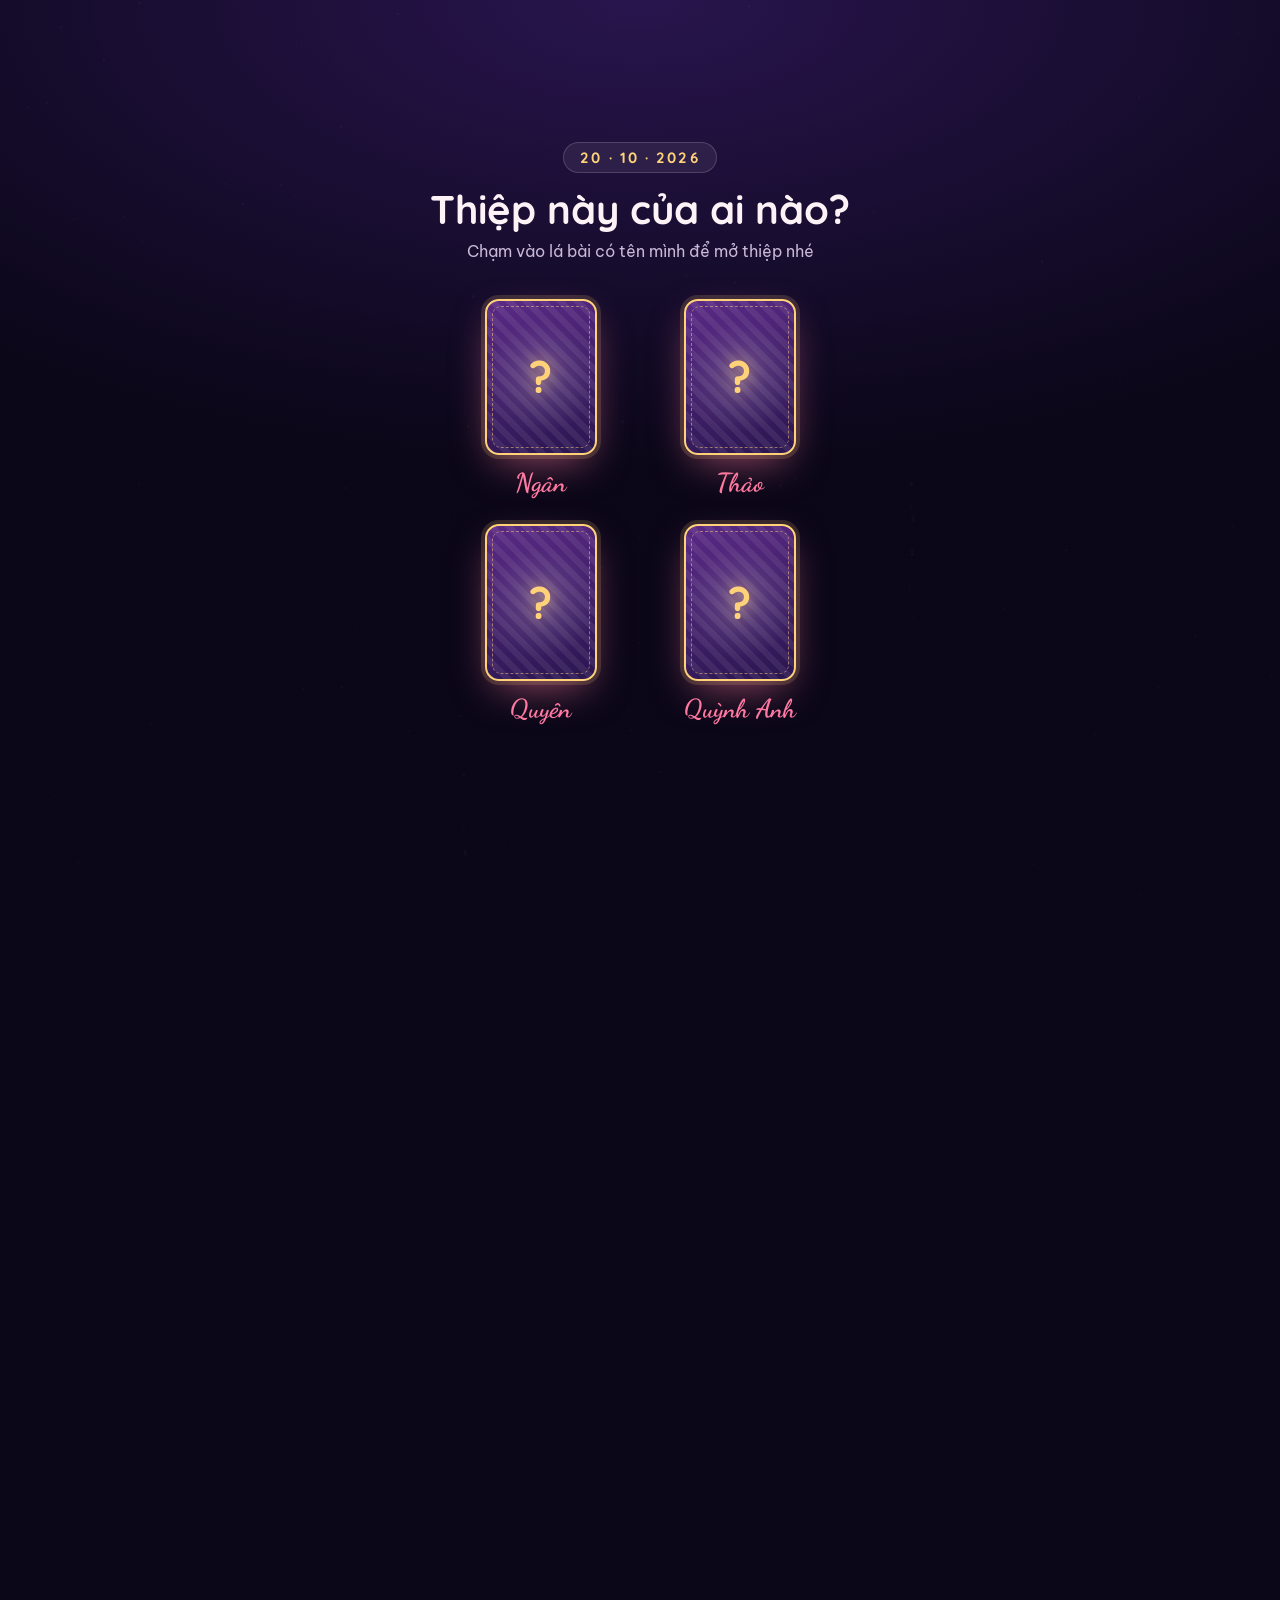
==== commit 9e6ebc7e: "Chuyển trang sang Cloudflare Pages (bbold-gui-chi-em.pages.dev), bỏ địa chỉ GitHub khỏi link và ảnh " ====
--- a/index.html
+++ b/index.html
@@ -9,8 +9,8 @@
 <meta property="og:type" content="website">
 <meta property="og:title" content="💌 Thiệp 20/10 cho chị em">
 <meta property="og:description" content="Mỗi chị em một bất ngờ riêng ngày 20/10. Vào chọn mặt mình để mở thiệp nhé!">
-<meta property="og:url" content="https://hoanggiacuong.github.io/ChucMung2010/">
-<meta property="og:image" content="https://hoanggiacuong.github.io/ChucMung2010/cover.png">
+<meta property="og:url" content="https://bbold-gui-chi-em.pages.dev/">
+<meta property="og:image" content="https://bbold-gui-chi-em.pages.dev/cover.png">
 <meta property="og:image:width" content="1200">
 <meta property="og:image:height" content="630">
 <meta name="twitter:card" content="summary_large_image">
@@ -18,7 +18,7 @@
 <link rel="preconnect" href="https://fonts.googleapis.com">
 <link rel="preconnect" href="https://fonts.gstatic.com" crossorigin>
 <link rel="stylesheet" href="https://fonts.googleapis.com/css2?family=Be+Vietnam+Pro:wght@400;500;600&family=Quicksand:wght@500;600;700&family=Dancing+Script:wght@700&family=Playfair+Display:ital,wght@0,600;0,700;1,600&display=swap">
-<link rel="stylesheet" href="style.css?v=mvdooxmu">
+<link rel="stylesheet" href="style.css?v=mveo37ap">
 </head>
 <body class="khoa">
 <div class="sao" id="sao"></div>
@@ -149,9 +149,9 @@
   </div>
 </div>
 
-<script src="data.js?v=mvdooxmu"></script>
+<script src="data.js?v=mveo37ap"></script>
 <script>window.NGUOI_NHAN = null;</script>
-<script src="loi-chuc-gop.js?v=mvdooxmu"></script>
-<script src="app.js?v=mvdooxmu"></script>
+<script src="loi-chuc-gop.js?v=mveo37ap"></script>
+<script src="app.js?v=mveo37ap"></script>
 </body>
 </html>
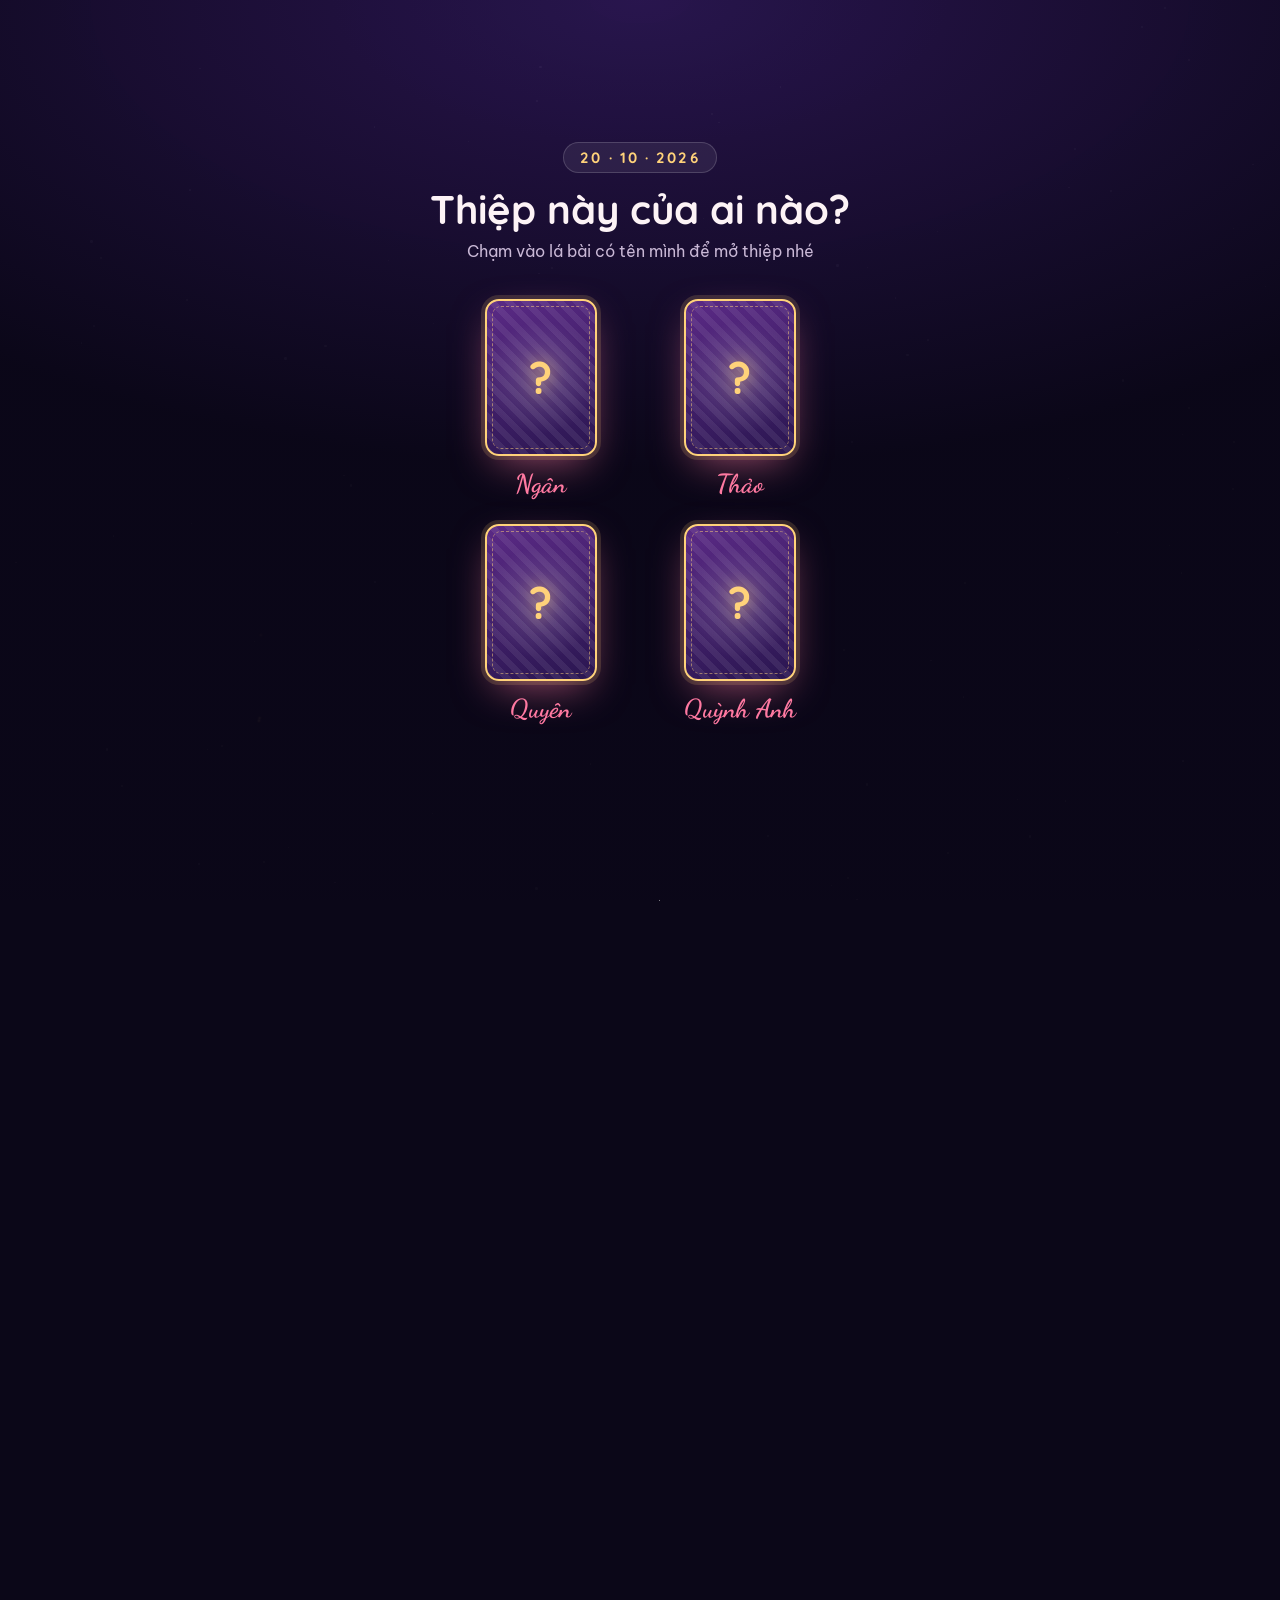
==== commit d16e3540: "Mở đầu bằng đom đóm tụ thành "Chúc mừng 20-10" rồi thành tên, chuyển gacha xuống thẻ nhân vật, font " ====
--- a/index.html
+++ b/index.html
@@ -18,11 +18,10 @@
 <link rel="preconnect" href="https://fonts.googleapis.com">
 <link rel="preconnect" href="https://fonts.gstatic.com" crossorigin>
 <link rel="stylesheet" href="https://fonts.googleapis.com/css2?family=Be+Vietnam+Pro:wght@400;500;600&family=Quicksand:wght@500;600;700&family=Dancing+Script:wght@700&family=Playfair+Display:ital,wght@0,600;0,700;1,600&display=swap">
-<link rel="stylesheet" href="style.css?v=mveo37ap">
+<link rel="stylesheet" href="style.css?v=mverk27z">
 </head>
 <body class="khoa">
 <div class="sao" id="sao"></div>
-<div class="man-tia" id="man-tia" aria-hidden="true"></div>
 <canvas id="troi" aria-hidden="true"></canvas>
 <div class="man-chop" id="man-chop" aria-hidden="true"></div>
 <div class="canh-hoa" id="canh-hoa" aria-hidden="true"></div>
@@ -34,7 +33,7 @@
       <div class="chibi chibi-mo" id="chibi-mo" hidden></div>
       <div class="nho">20 · 10 · 2026</div>
       <h1>Có một bất ngờ nhỏ<br>dành cho <em id="ten-goi"></em></h1>
-      <div class="cham"><span class="vong"><span></span></span>Chạm vào bầu trời</div>
+      <div class="cham"><span class="vong"><span></span></span>Chạm để gọi đom đóm ✨</div>
     </div>
     <div class="keo-xuong" id="keo-xuong"><a href="#thu"><span id="keo-chu"></span><b>↓</b></a></div>
   </section>
@@ -64,8 +63,11 @@
       <div class="tieu-de">
         <div class="nho">Vibe check</div>
         <h2>Thẻ nhân vật</h2>
-        <p>Rê tay lên thẻ để thấy ánh kim nhé</p>
+        <p id="vibe-goi-y">Rê tay lên thẻ để thấy ánh kim nhé</p>
       </div>
+      <button class="vibe-quay" id="vibe-quay" type="button" hidden>
+        <span class="vq-cau"></span><b>Chạm để quay nhân vật ✨</b><small>Trúng gì giữ nấy nha</small>
+      </button>
       <div class="the-vibe" id="the-vibe">
         <div class="tv-trong">
           <div class="tv-dau"><span class="tv-hiem" id="tv-hiem"></span><span>20.10 · LIMITED</span><span class="tv-emoji" id="tv-emoji"></span></div>
@@ -149,9 +151,9 @@
   </div>
 </div>
 
-<script src="data.js?v=mveo37ap"></script>
+<script src="data.js?v=mverk27z"></script>
 <script>window.NGUOI_NHAN = null;</script>
-<script src="loi-chuc-gop.js?v=mveo37ap"></script>
-<script src="app.js?v=mveo37ap"></script>
+<script src="loi-chuc-gop.js?v=mverk27z"></script>
+<script src="app.js?v=mverk27z"></script>
 </body>
 </html>
--- a/style.css
+++ b/style.css
@@ -25,13 +25,7 @@
   background:linear-gradient(90deg,transparent,rgba(255,255,255,.95));box-shadow:0 0 6px rgba(255,255,255,.6);animation:bang 1.2s ease-out forwards}
 @keyframes bang{0%{opacity:0;transform:rotate(148deg) translateX(0) scaleX(.2)}15%{opacity:1}100%{opacity:0;transform:rotate(148deg) translateX(320px) scaleX(1)}}
 
-/* Hiệu ứng hoành tráng cho màn mở đầu: tia sáng xoay nền, chớp sáng, rung máy khi pháo hoa nổ lớn */
-.man-tia{position:fixed;inset:0;z-index:1;overflow:hidden;opacity:0;pointer-events:none;transition:opacity 1s}
-.man-tia::before{content:"";position:absolute;left:50%;top:38%;width:220vmax;height:220vmax;margin:-110vmax 0 0 -110vmax;
-  background:repeating-conic-gradient(var(--rose) 0 4deg,transparent 4deg 18deg);
-  -webkit-mask:radial-gradient(circle,#000 0,transparent 40%);mask:radial-gradient(circle,#000 0,transparent 40%);
-  animation:xoay-tia 16s linear infinite}
-.man-tia.bat{opacity:.16}
+/* Hiệu ứng hoành tráng cho màn mở đầu: chớp sáng, rung máy khi pháo hoa nổ lớn */
 .man-chop{position:fixed;inset:0;z-index:8;background:radial-gradient(circle at 50% 38%,#fff,var(--gold) 60%,transparent 75%);opacity:0;pointer-events:none}
 .man-chop.chop{animation:chop-sang .5s ease-out}
 @keyframes chop-sang{0%{opacity:var(--do,.55)}100%{opacity:0}}
@@ -214,7 +208,7 @@
   html{scroll-behavior:auto}
   .sao i,.cham .vong::before,.cham .vong::after,.keo-xuong b,.phong-bi,.pb-dau,#ket h2,.chibi-mo,.mot-nguoi{animation:none!important}
   .mot-nguoi{opacity:1;transform:none}
-  .man-tia,.giat-may{animation:none!important}
+  .giat-may{animation:none!important}
 }
 
 /* ================= Sticker kéo thả ================= */
@@ -229,7 +223,7 @@
 #thu .phong-bi.xong ~ .sticker{opacity:1;pointer-events:auto;animation:dan .6s cubic-bezier(.2,1.6,.4,1) both}
 
 /* ================= Băng chữ chạy ================= */
-.bang-chu{position:fixed;left:0;right:0;bottom:0;z-index:6;height:150px;overflow:hidden;pointer-events:none;opacity:0;transition:opacity 1s}
+.bang-chu{position:fixed;left:0;right:0;bottom:env(safe-area-inset-bottom,0);z-index:6;height:104px;overflow:hidden;pointer-events:none;opacity:0;transition:opacity 1s}
 .bang-chu.hien{opacity:1}
 .bang{position:absolute;left:-10%;right:-10%;top:50%;padding:11px 0;white-space:nowrap;overflow:hidden;background:var(--rose);color:#fff;
   font:800 19px/1 var(--display);letter-spacing:.03em;text-transform:uppercase;box-shadow:0 10px 30px rgba(0,0,0,.35)}
@@ -239,7 +233,8 @@
 .bang-2 .chay{animation-direction:reverse;animation-duration:48s}
 .chay i{font-style:normal;opacity:.75}
 @keyframes chay{to{transform:translateX(-50%)}}
-
+/* Màn rộng: nghiêng ít lại để hai đầu băng không vểnh lên cao */
+@media (min-width:700px){.bang-1{transform:translateY(-50%) rotate(-1.8deg)}.bang-2{transform:translateY(-50%) rotate(1.4deg)}}
 /* ================= Thẻ nhân vật ================= */
 #vibe .khung{max-width:380px}
 .the-vibe{--tv-nen:#1c1030;--tv-chu:#fff;--tv-ray:rgba(255,255,255,.14);--tv-vien:linear-gradient(135deg,#ff9de2,#9ff3ff,#ffd27a,#ff9de2);
@@ -308,8 +303,8 @@
 
 /* ================= 2. Neon Acid (Thảo) ================= */
 body.kieu-neon{--night:#060606;--night-2:#111;--ink:#f2f2f2;--muted:#9a9a9a;--rose:#ff3df2;--rose-deep:#ff1fa8;--gold:#c6ff3d;
-  --paper:#0f0f0f;--paper-ink:#ececec;--display:"Bricolage Grotesque",sans-serif;--script:"M PLUS Rounded 1c",sans-serif;--tieu-de:"M PLUS Rounded 1c",sans-serif;--body:"Space Mono",ui-monospace,monospace;
-  font-size:15px;background:#060606;
+  --paper:#0f0f0f;--paper-ink:#ececec;--display:"Bricolage Grotesque",sans-serif;--script:"Bricolage Grotesque",sans-serif;--tieu-de:"Bricolage Grotesque",sans-serif;--ngay:"Space Mono",ui-monospace,monospace;
+background:#060606;
   --nen:linear-gradient(rgba(198,255,61,.055) 1px,transparent 1px) 0 0/34px 34px,linear-gradient(90deg,rgba(198,255,61,.055) 1px,transparent 1px) 0 0/34px 34px}
 .kieu-neon .mo-dau-chu h1{font-weight:800;letter-spacing:-.01em;font-size:clamp(27px,7.6vw,42px);line-height:1.15}
 .kieu-neon .mo-dau-chu h1 em{color:var(--gold);font-size:1.2em;margin-top:10px;text-shadow:0 0 18px rgba(198,255,61,.7)}
@@ -319,7 +314,7 @@
 .kieu-neon .thu{background:#0f0f0f;border:2px solid var(--gold);border-radius:6px;box-shadow:8px 8px 0 var(--rose)}
 .kieu-neon .thu::before{display:none}
 .kieu-neon .thu .chao{font-weight:800;font-size:30px;color:var(--gold)}
-.kieu-neon .thu p{font-size:14.5px;line-height:1.7}
+.kieu-neon .thu p{font-size:16px;line-height:1.7}
 .kieu-neon .thu .ky{color:#888}
 .kieu-neon .thu .ky b{font-weight:800;font-size:26px;color:var(--rose)}
 .kieu-neon .pb-sau{background:#151515;box-shadow:0 0 0 1.5px #c6ff3d,0 0 22px rgba(198,255,61,.4)}
@@ -419,18 +414,18 @@
 
 /* ================= 5. Hello Kitty Cute (Thảo) ================= */
 body.kieu-kitty{--night:#45102c;--night-2:#8c2155;--ink:#fff5f9;--muted:#f0b8d2;--rose:#ff8fc4;--rose-deep:#ff2f7b;--gold:#ffd93d;
-  --paper:#fffafc;--paper-ink:#7a1f45;--display:"Fredoka",sans-serif;--script:"Caveat",cursive;--tieu-de:"Fredoka",sans-serif;--ngay:"Fredoka",sans-serif;
+  --paper:#fffafc;--paper-ink:#7a1f45;--display:"Baloo 2",sans-serif;--script:"Mali",cursive;--tieu-de:"Baloo 2",sans-serif;--ngay:"Baloo 2",sans-serif;
   --nen:radial-gradient(circle,rgba(255,255,255,.35) 2px,transparent 2.6px) 0 0/30px 30px,radial-gradient(120% 80% at 50% 0%,var(--night-2),var(--night) 62%);
   background:var(--night)}
-.kieu-kitty .mo-dau-chu h1{font-weight:600;font-size:clamp(27px,7.6vw,42px);line-height:1.2}
-.kieu-kitty .mo-dau-chu h1 em{font-family:var(--script);font-style:normal;color:#fff;font-size:1.5em;margin-top:8px;text-shadow:3px 3px 0 var(--rose-deep)}
-.kieu-kitty h2,.kieu-kitty .tieu-de h2{font-weight:600}
+.kieu-kitty .mo-dau-chu h1{font-weight:700;font-size:clamp(27px,7.6vw,42px);line-height:1.2}
+.kieu-kitty .mo-dau-chu h1 em{font-family:var(--script);font-style:normal;color:#fff;font-size:1.3em;font-weight:700;margin-top:8px;text-shadow:3px 3px 0 var(--rose-deep)}
+.kieu-kitty h2,.kieu-kitty .tieu-de h2{font-weight:700}
 .kieu-kitty #ket h2{font-weight:600}
 .kieu-kitty #ket h2 em{font-family:var(--script);font-style:normal;-webkit-text-fill-color:#fff;text-shadow:3px 3px 0 var(--rose-deep);font-size:.7em;margin-bottom:6px}
 .kieu-kitty .thu{background:var(--paper);border-radius:28px;border:4px solid #fff;box-shadow:0 0 0 4px var(--rose),0 30px 70px -20px rgba(255,47,123,.5)}
 .kieu-kitty .thu::before{border:2px dashed rgba(255,47,123,.3);border-radius:20px}
-.kieu-kitty .thu .chao{font-size:36px;color:var(--rose-deep)}
-.kieu-kitty .thu .ky b{font-size:30px;color:var(--rose-deep)}
+.kieu-kitty .thu .chao{font-size:30px;font-weight:700;color:var(--rose-deep)}
+.kieu-kitty .thu .ky b{font-size:26px;color:var(--rose-deep)}
 .kieu-kitty .pb-sau{background:linear-gradient(#ffb8d6,#ffd3e6)}
 .kieu-kitty .pb-truoc{background:linear-gradient(160deg,#fff0f6,#ffd3e6)}
 .kieu-kitty .pb-truoc::before{background:linear-gradient(0deg,#ffe4f0,#ffd9ea)}
@@ -441,7 +436,7 @@
 .kieu-kitty .pb-gui b{color:var(--rose-deep)}
 .kieu-kitty .sticker{border-radius:999px;background:#fff;color:var(--rose-deep);border-color:var(--rose);font-weight:700}
 .kieu-kitty .sticker:nth-of-type(even){background:var(--rose-deep);color:#fff;border-color:#fff}
-.kieu-kitty .bang{font-family:var(--display);font-weight:600}
+.kieu-kitty .bang{font-family:var(--display);font-weight:700}
 .kieu-kitty .bang-1{background:#fff;color:var(--rose-deep)}
 .kieu-kitty .bang-2{background:var(--rose-deep);color:#fff}
 .kieu-kitty .canh-hoa i::before{border-radius:50%;opacity:.9;background:#fff}
@@ -536,7 +531,7 @@
 .wr-thanh i{flex:1;height:3px;border-radius:3px;background:rgba(255,255,255,.35);overflow:hidden}
 .wr-thanh b{display:block;height:100%;width:0;background:#fff}
 .wr-thanh i.xong b{width:100%}
-.wr.chay .wr-thanh i.dang b{animation:thanh-chay var(--dai) linear forwards}
+.wr.tu-chay .wr-thanh i.dang b{animation:thanh-chay var(--dai) linear forwards}
 .wr-thanh i.dang:last-child b{width:100%;animation:none}
 @keyframes thanh-chay{to{width:100%}}
 .wr-slide{position:absolute;inset:0;display:flex;flex-direction:column;align-items:center;justify-content:center;gap:10px;padding:40px 26px 30px;color:#fff;overflow:hidden;text-align:center}
@@ -561,3 +556,22 @@
 .g-tia,.g-vong,.g-cau{pointer-events:none}
 .g-nhan{z-index:3}
 .g-the,.g-chu{z-index:2}
+
+/* ================= Thẻ nhân vật: quay gacha để nhận ================= */
+.vibe-quay{display:flex;flex-direction:column;align-items:center;gap:12px;margin:34px auto 0;padding:0;border:0;background:none;
+  color:var(--gold);font:inherit;cursor:pointer}
+.vq-cau{position:relative;width:120px;height:120px;margin-bottom:14px;border-radius:50%;
+  background:radial-gradient(circle at 35% 30%,#fff,var(--gold) 40%,var(--rose) 75%,var(--rose-deep));
+  box-shadow:0 0 40px 8px var(--rose),0 0 90px 20px rgba(255,210,122,.35);animation:noi 3s ease-in-out infinite}
+.vq-cau::before{content:"";position:absolute;inset:-22px;border-radius:50%;border:2px dashed var(--gold);opacity:.7;animation:xoay-tia 9s linear infinite}
+.vq-cau::after{content:"?";position:absolute;inset:0;display:flex;align-items:center;justify-content:center;font:800 46px var(--tieu-de);
+  color:#fff;text-shadow:0 2px 12px rgba(0,0,0,.35)}
+.vibe-quay b{font:700 19px var(--tieu-de)}
+.vibe-quay small{font-size:13px;color:var(--muted)}
+.vibe-quay:active .vq-cau{scale:.95}
+.the-vibe.vua-nhan{animation:nhan-the 1.1s cubic-bezier(.2,1.2,.4,1)}
+@keyframes nhan-the{from{transform:perspective(900px) rotateY(540deg) scale(.3);opacity:0}}
+
+@media (prefers-reduced-motion: reduce){
+  .vq-cau,.vq-cau::before{animation:none!important}
+}
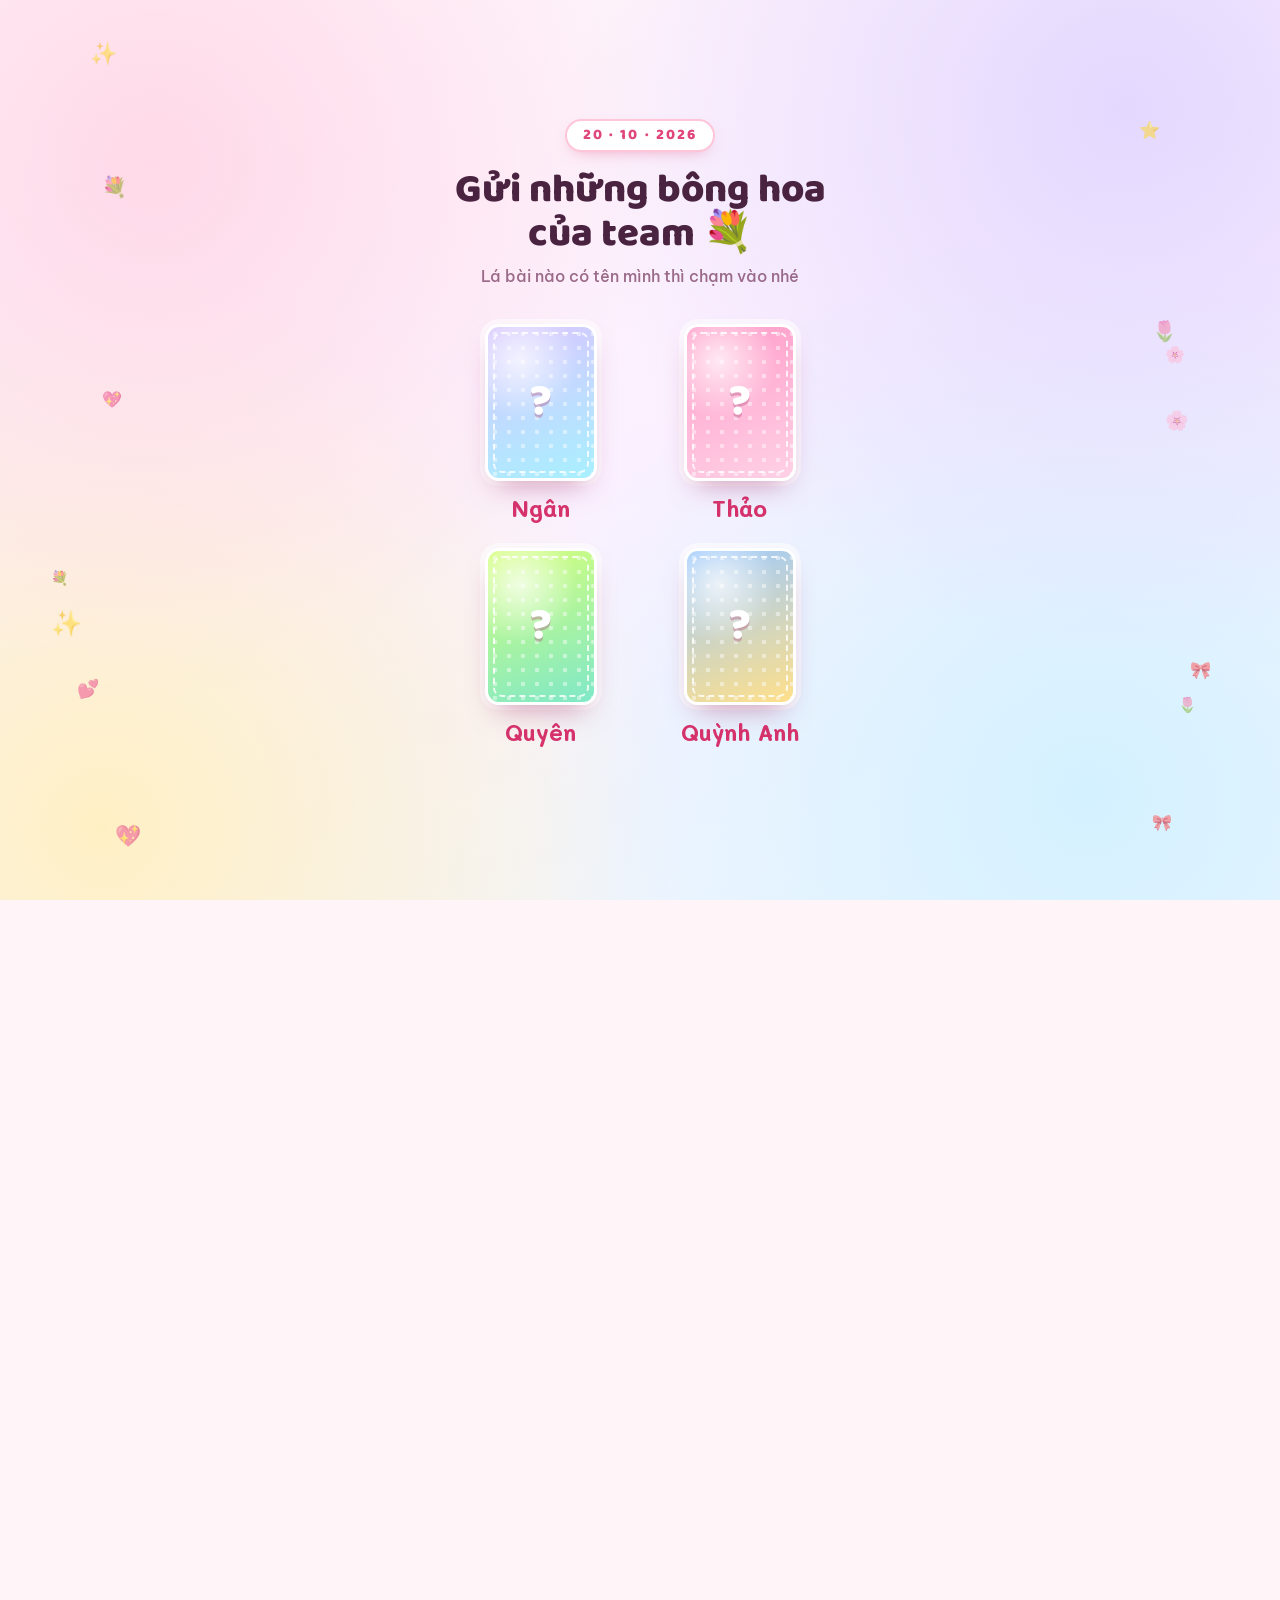
==== commit cae59651: "Nền pastel sáng cho trang chọn người và 4 trang cá nhân, bỏ tiêu đề màn đầu, đom đóm màu đậm hợp nền" ====
--- a/index.html
+++ b/index.html
@@ -5,7 +5,7 @@
 <meta name="viewport" content="width=device-width,initial-scale=1,viewport-fit=cover">
 <title>💌 Thiệp 20/10 cho chị em</title>
 <meta name="description" content="Mỗi chị em một bất ngờ riêng ngày 20/10. Vào chọn mặt mình để mở thiệp nhé!">
-<meta name="theme-color" content="#0b0718">
+<meta name="theme-color" content="#fff5f9">
 <meta property="og:type" content="website">
 <meta property="og:title" content="💌 Thiệp 20/10 cho chị em">
 <meta property="og:description" content="Mỗi chị em một bất ngờ riêng ngày 20/10. Vào chọn mặt mình để mở thiệp nhé!">
@@ -17,8 +17,8 @@
 <link rel="icon" href="data:image/svg+xml,<svg xmlns='http://www.w3.org/2000/svg' viewBox='0 0 100 100'><text y='.9em' font-size='90'>💐</text></svg>">
 <link rel="preconnect" href="https://fonts.googleapis.com">
 <link rel="preconnect" href="https://fonts.gstatic.com" crossorigin>
-<link rel="stylesheet" href="https://fonts.googleapis.com/css2?family=Be+Vietnam+Pro:wght@400;500;600&family=Quicksand:wght@500;600;700&family=Dancing+Script:wght@700&family=Playfair+Display:ital,wght@0,600;0,700;1,600&display=swap">
-<link rel="stylesheet" href="style.css?v=mverk27z">
+<link rel="stylesheet" href="https://fonts.googleapis.com/css2?family=Be+Vietnam+Pro:wght@400;500;600&family=Quicksand:wght@500;600;700&family=Dancing+Script:wght@700&family=Playfair+Display:ital,wght@0,600;0,700;1,600&family=Baloo+2:wght@700;800&family=Mali:wght@600;700&display=swap">
+<link rel="stylesheet" href="style.css?v=mvexzhn0">
 </head>
 <body class="khoa">
 <div class="sao" id="sao"></div>
@@ -32,7 +32,6 @@
     <div class="mo-dau-chu" id="mo-dau-chu">
       <div class="chibi chibi-mo" id="chibi-mo" hidden></div>
       <div class="nho">20 · 10 · 2026</div>
-      <h1>Có một bất ngờ nhỏ<br>dành cho <em id="ten-goi"></em></h1>
       <div class="cham"><span class="vong"><span></span></span>Chạm để gọi đom đóm ✨</div>
     </div>
     <div class="keo-xuong" id="keo-xuong"><a href="#thu"><span id="keo-chu"></span><b>↓</b></a></div>
@@ -145,15 +144,15 @@
 <div class="chon" id="chon" hidden>
   <div class="khung">
     <div class="nho">20 · 10 · 2026</div>
-    <h1>Thiệp này của ai nào?</h1>
-    <p>Chạm vào lá bài có tên mình để mở thiệp nhé</p>
+    <h1>Gửi những bông hoa<br>của team 💐</h1>
+    <p>Lá bài nào có tên mình thì chạm vào nhé</p>
     <div class="ds-chon" id="ds-chon"></div>
   </div>
 </div>
 
-<script src="data.js?v=mverk27z"></script>
+<script src="data.js?v=mvexzhn0"></script>
 <script>window.NGUOI_NHAN = null;</script>
-<script src="loi-chuc-gop.js?v=mverk27z"></script>
-<script src="app.js?v=mverk27z"></script>
+<script src="loi-chuc-gop.js?v=mvexzhn0"></script>
+<script src="app.js?v=mvexzhn0"></script>
 </body>
 </html>
--- a/style.css
+++ b/style.css
@@ -575,3 +575,84 @@
 @media (prefers-reduced-motion: reduce){
   .vq-cau,.vq-cau::before{animation:none!important}
 }
+
+/* ================= Trang chọn người: nền pastel tươi sáng ================= */
+.chon{color:#4a2340;overflow:hidden;
+  background:radial-gradient(circle at 12% 18%,#ffd9e8 0,transparent 38%),radial-gradient(circle at 88% 12%,#e4d8ff 0,transparent 40%),
+    radial-gradient(circle at 85% 88%,#d4f1ff 0,transparent 42%),radial-gradient(circle at 8% 92%,#fff0c4 0,transparent 40%),
+    linear-gradient(165deg,#fff5f9,#fbf0ff 50%,#eef7ff)}
+.chon .khung{position:relative;z-index:1}
+.chon .khung>.nho{font-family:"Baloo 2",sans-serif;font-weight:800;color:#e0457b;background:#fff;border:2px solid #ffc6da;box-shadow:0 6px 16px -8px rgba(224,69,123,.5)}
+.chon h1{font-family:"Baloo 2",sans-serif;font-weight:800;color:#4a2340;line-height:1.1;margin:16px 0 8px}
+.chon p{color:#9a6a88;font-weight:500}
+.chon .mot-nguoi b{font:700 23px "Mali",cursive;color:#d6336c}
+.chon .la-up{border:3px solid #fff;
+  background:radial-gradient(circle at 30% 22%,rgba(255,255,255,.75),transparent 42%),radial-gradient(rgba(255,255,255,.45) 2px,transparent 2.6px) 0 0/14px 14px,
+    linear-gradient(160deg,var(--c1),var(--c2));
+  box-shadow:0 14px 28px -12px rgba(160,40,100,.5),0 0 0 5px rgba(255,255,255,.55)}
+.chon .la-up::after{border:2px dashed rgba(255,255,255,.8)}
+.chon .la-up i{font-family:"Baloo 2",sans-serif;font-weight:800;color:#fff;text-shadow:0 3px 0 rgba(160,40,100,.3)}
+.chon .mot-nguoi:hover .la-up,.chon .mot-nguoi:focus-visible .la-up{box-shadow:0 18px 34px -12px rgba(160,40,100,.55),0 0 0 6px rgba(255,255,255,.8),0 0 40px rgba(255,150,200,.6)}
+.chon-tri{position:absolute;pointer-events:none;opacity:.55;animation:noi 4.5s ease-in-out infinite}
+
+/* ================= Nền sáng pastel cho mọi trang (cùng tông với trang chọn người) =================
+   --chu-nhan: màu nhấn cho chữ nhỏ trên nền sáng (thay --gold vốn sáng, chỉ hợp nền tối) */
+:root,body{--night:#fff5f9;--night-2:#fbe9f4;--ink:#4a2340;--muted:#9a6a88;--chu-nhan:#e0457b;
+  --nen:radial-gradient(circle at 12% 18%,#ffd9e8 0,transparent 38%),radial-gradient(circle at 88% 12%,#e4d8ff 0,transparent 40%),
+    radial-gradient(circle at 85% 88%,#d4f1ff 0,transparent 42%),radial-gradient(circle at 8% 92%,#fff0c4 0,transparent 40%),
+    linear-gradient(165deg,#fff5f9,#fbf0ff 50%,#eef7ff)}
+body.kieu-holo{--night:#f6f1ff;--night-2:#e6dbff;--ink:#2e2357;--muted:#7d71a8;--chu-nhan:#7c4dff;background:var(--night);
+  --nen:radial-gradient(circle at 12% 15%,#ffd6f3 0,transparent 38%),radial-gradient(circle at 90% 18%,#cff5ff 0,transparent 40%),
+    radial-gradient(circle at 82% 88%,#e2d6ff 0,transparent 42%),radial-gradient(circle at 10% 90%,#d9fbff 0,transparent 40%),
+    linear-gradient(165deg,#fcf7ff,#f1ebff 50%,#ebfbff)}
+body.kieu-neon{--night:#fbfdf0;--night-2:#eefbc8;--ink:#141414;--muted:#666;--chu-nhan:#d4009b;background:var(--night);
+  --nen:linear-gradient(rgba(20,20,20,.05) 1px,transparent 1px) 0 0/34px 34px,linear-gradient(90deg,rgba(20,20,20,.05) 1px,transparent 1px) 0 0/34px 34px,
+    radial-gradient(circle at 14% 14%,rgba(198,255,61,.55) 0,transparent 40%),radial-gradient(circle at 88% 84%,rgba(255,61,242,.28) 0,transparent 42%),
+    radial-gradient(circle at 90% 12%,rgba(127,232,200,.35) 0,transparent 36%),linear-gradient(165deg,#fbfff0,#f7f9ee)}
+body.kieu-denim{--night:#eef5ff;--night-2:#d9e9ff;--ink:#23324d;--muted:#5f7598;--chu-nhan:#3a6fb5;background:var(--night);
+  --nen:radial-gradient(circle at 12% 16%,#d4e8ff 0,transparent 40%),radial-gradient(circle at 88% 14%,#fff1bd 0,transparent 38%),
+    radial-gradient(circle at 84% 88%,#ffe0ea 0,transparent 40%),radial-gradient(circle at 10% 90%,#dff3ff 0,transparent 40%),
+    linear-gradient(165deg,#f4f9ff,#eaf3ff 50%,#fffaf0)}
+body.kieu-cherry{--night:#fff6ee;--night-2:#ffe2e7;--ink:#4a1c1c;--muted:#a0595b;--chu-nhan:#d0123c;background:var(--night);
+  --nen:radial-gradient(rgba(255,77,109,.14) 2px,transparent 2.6px) 0 0/26px 26px,radial-gradient(circle at 85% 12%,#ffd6dd 0,transparent 40%),
+    linear-gradient(165deg,#fff8ef,#ffeef0)}
+body.kieu-kitty{--night:#fff2f7;--night-2:#ffdcea;--ink:#7a1f45;--muted:#b2567f;--chu-nhan:#ff2f7b;background:var(--night);
+  --nen:radial-gradient(circle,rgba(255,47,123,.13) 2px,transparent 2.6px) 0 0/30px 30px,radial-gradient(circle at 12% 16%,#ffd1e6 0,transparent 40%),
+    radial-gradient(circle at 88% 14%,#fff0b8 0,transparent 36%),radial-gradient(circle at 84% 88%,#ffd9ec 0,transparent 42%),linear-gradient(165deg,#fff6fa,#ffeaf3)}
+
+/* Sao, sao băng, cánh hoa: đổi sang màu nhấn cho thấy được trên nền sáng */
+.sao i{background:var(--chu-nhan);opacity:.22}
+.sao-bang{background:linear-gradient(90deg,transparent,var(--chu-nhan));box-shadow:none}
+.canh-hoa i::before{filter:drop-shadow(0 1px 2px rgba(80,20,60,.28))}
+.kieu-kitty .canh-hoa i::before{background:#fff;box-shadow:inset 0 0 0 2px var(--rose)}
+.man-chop{background:radial-gradient(circle at 50% 38%,#fff,rgba(255,255,255,.6) 60%,transparent 75%)}
+
+/* Chữ nhỏ dùng màu nhấn đậm */
+.cham,.pb-goi-y,.cao-goi-y,.vibe-quay{color:var(--chu-nhan)}
+.cham .vong,.cham .vong::before,.cham .vong::after{border-color:var(--chu-nhan)}
+.cham .vong span{background:var(--chu-nhan);box-shadow:0 0 18px var(--chu-nhan)}
+.mo-dau-chu>.nho{color:var(--chu-nhan);background:rgba(255,255,255,.8);border:2px solid rgba(255,255,255,.95);box-shadow:0 6px 18px -8px rgba(80,20,60,.35)}
+.nut-nhac{background:rgba(255,255,255,.75);border-color:rgba(0,0,0,.08);color:var(--ink)}
+.sticker{box-shadow:0 6px 14px -4px rgba(80,20,60,.35)}
+.vq-cau::before{border-color:var(--chu-nhan)}
+#ket h2{background:linear-gradient(100deg,var(--ink) 35%,var(--chu-nhan) 45%,var(--rose) 50%,var(--chu-nhan) 55%,var(--ink) 65%);background-size:300% 100%;
+  -webkit-background-clip:text;background-clip:text}
+#ket h2 em{color:var(--chu-nhan);-webkit-text-fill-color:var(--chu-nhan)}
+.thu{box-shadow:0 24px 60px -24px rgba(120,40,90,.45)}
+.wr-slide.n0{background:linear-gradient(160deg,var(--rose-deep),var(--chu-nhan))}
+.wr-slide.n2{background:linear-gradient(160deg,var(--ink),var(--rose-deep))}
+
+/* Từng giao diện: chữ sáng/ánh kim cũ đổi sang bản đậm hơn */
+.kieu-holo .thu .chao,.kieu-holo .pb-gui b,.kieu-holo .tv-ten{background-image:linear-gradient(90deg,#d63fb0,#2bb3d6,#7c4dff,#d63fb0)}
+.kieu-holo .tv-ten{background-image:linear-gradient(90deg,#ff9de2,#9ff3ff,#c7a6ff,#ff9de2)}
+.kieu-neon #ket h2 em{-webkit-text-fill-color:var(--chu-nhan);text-shadow:none}
+.kieu-neon .sticker{border-color:#141414}
+.kieu-denim #ket h2 em{color:var(--chu-nhan);-webkit-text-fill-color:var(--chu-nhan)}
+.kieu-denim .sticker{box-shadow:0 6px 14px -6px rgba(35,50,77,.35)}
+.kieu-kitty #ket h2 em{-webkit-text-fill-color:var(--chu-nhan);text-shadow:2px 2px 0 #fff}
+.kieu-kitty .bang-1{box-shadow:0 0 0 2px var(--rose),0 10px 30px rgba(255,47,123,.25)}
+/* Màn đầu không còn tiêu đề: ô ngày và nút chạm xếp dọc, căn giữa */
+.mo-dau-chu{display:flex;flex-direction:column;align-items:center}
+.mo-dau-chu .cham{margin-top:56px}
+/* Đang quay gacha mở thẻ: khoá cuộn (không đổi chiều cao trang nên không bị nhảy về đầu) */
+html.khoa-cuon,html.khoa-cuon body{overflow:hidden;overscroll-behavior:none}
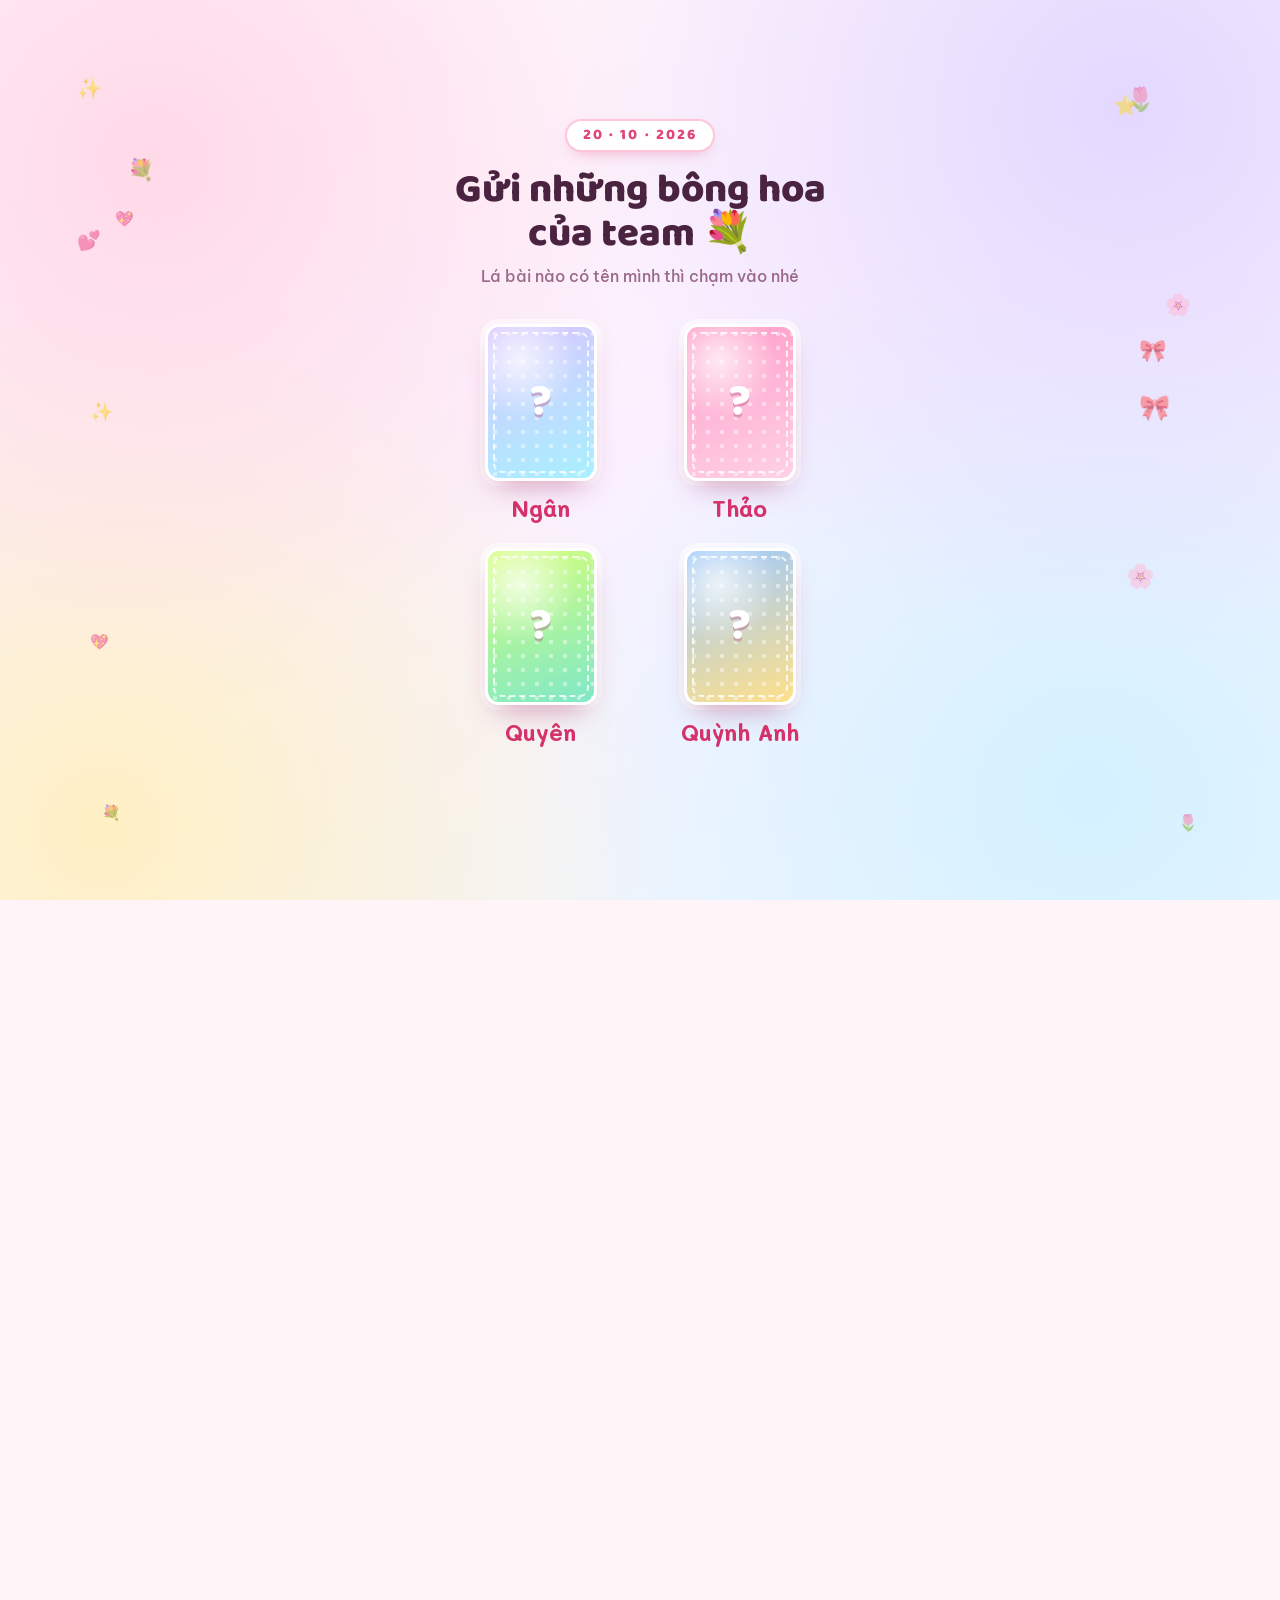
==== commit 8800014a: "Tải lại trang luôn về màn đầu, không bị kẹt ở chỗ đang xem; nút kéo xuống không gắn #thu vào link Co" ====
--- a/index.html
+++ b/index.html
@@ -18,7 +18,7 @@
 <link rel="preconnect" href="https://fonts.googleapis.com">
 <link rel="preconnect" href="https://fonts.gstatic.com" crossorigin>
 <link rel="stylesheet" href="https://fonts.googleapis.com/css2?family=Be+Vietnam+Pro:wght@400;500;600&family=Quicksand:wght@500;600;700&family=Dancing+Script:wght@700&family=Playfair+Display:ital,wght@0,600;0,700;1,600&family=Baloo+2:wght@700;800&family=Mali:wght@600;700&display=swap">
-<link rel="stylesheet" href="style.css?v=mvexzhn0">
+<link rel="stylesheet" href="style.css?v=mvey48wa">
 </head>
 <body class="khoa">
 <div class="sao" id="sao"></div>
@@ -150,9 +150,9 @@
   </div>
 </div>
 
-<script src="data.js?v=mvexzhn0"></script>
+<script src="data.js?v=mvey48wa"></script>
 <script>window.NGUOI_NHAN = null;</script>
-<script src="loi-chuc-gop.js?v=mvexzhn0"></script>
-<script src="app.js?v=mvexzhn0"></script>
+<script src="loi-chuc-gop.js?v=mvey48wa"></script>
+<script src="app.js?v=mvey48wa"></script>
 </body>
 </html>
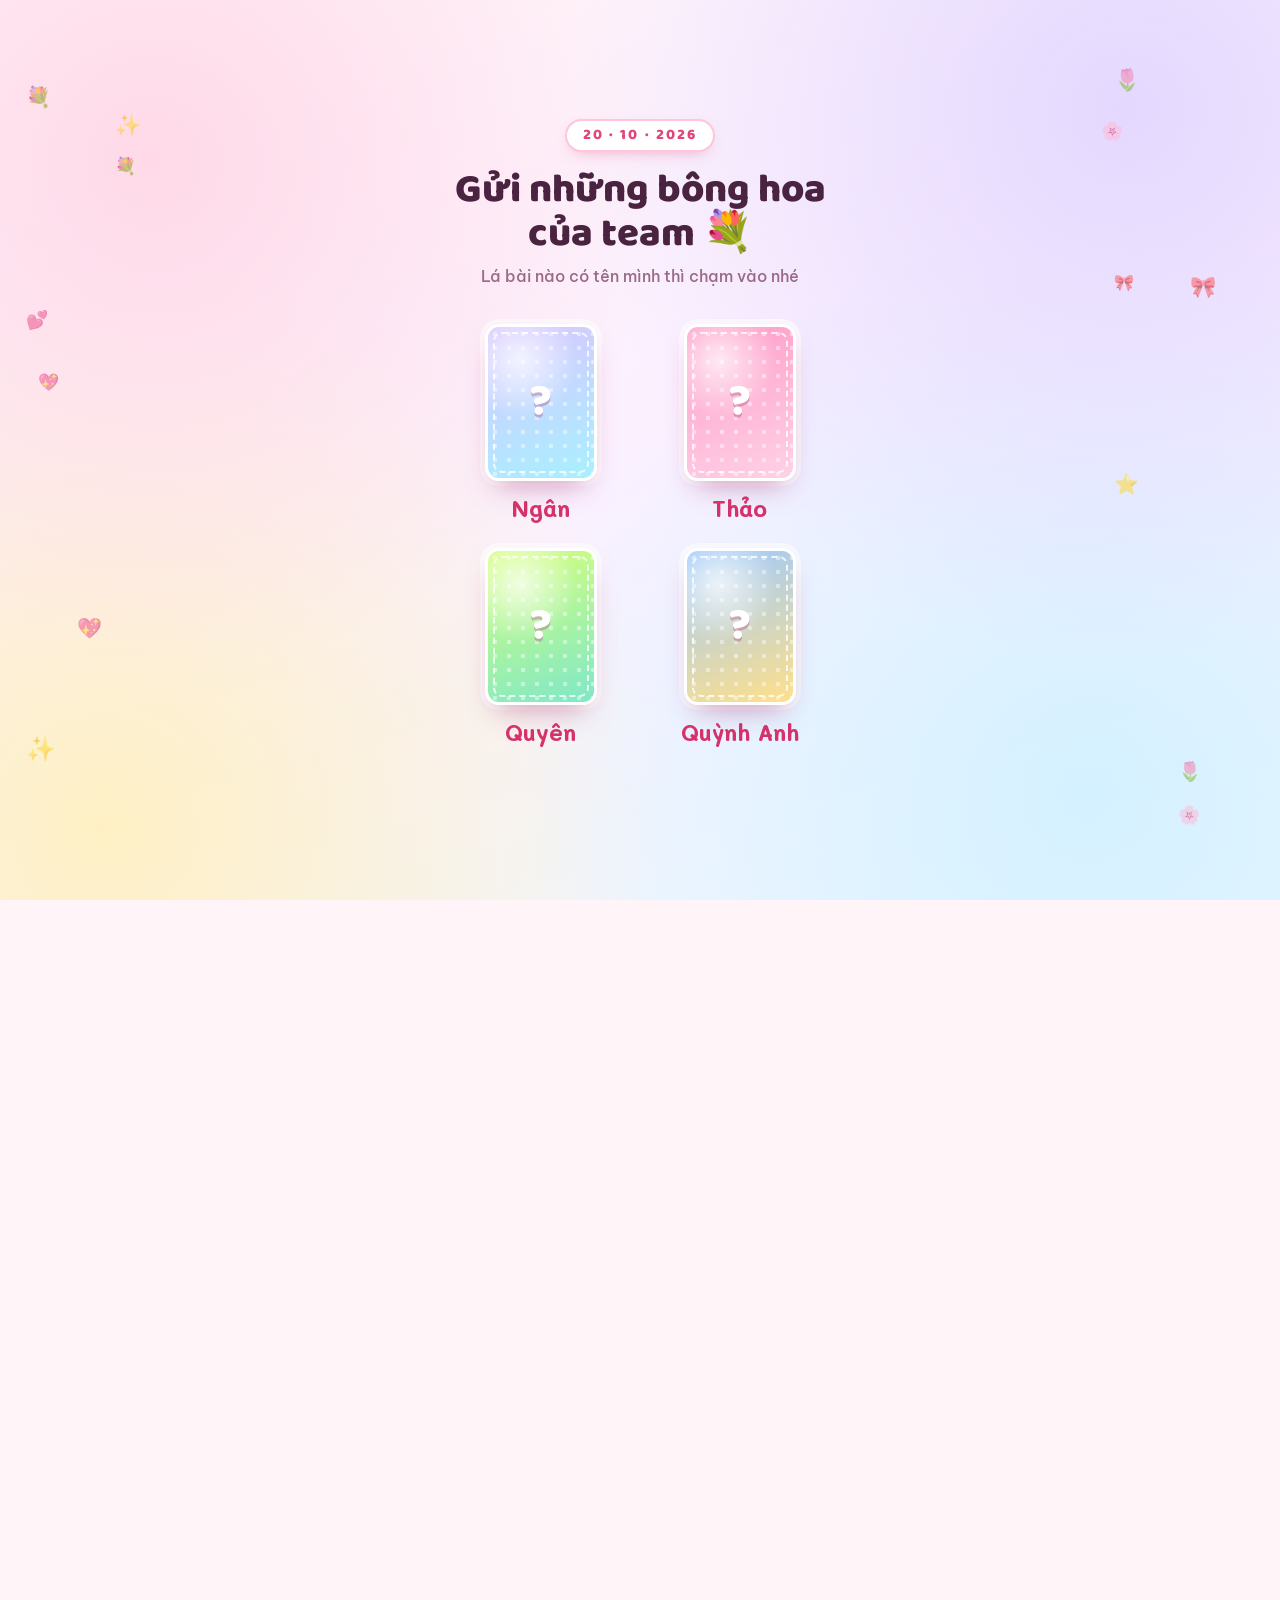
==== commit 289e0de5: "Bấm Back về trang chọn người thì hiện lại đủ 4 lá bài Co-Authored-By: Claude Opus 5.5 (1M context) <" ====
--- a/index.html
+++ b/index.html
@@ -18,7 +18,7 @@
 <link rel="preconnect" href="https://fonts.googleapis.com">
 <link rel="preconnect" href="https://fonts.gstatic.com" crossorigin>
 <link rel="stylesheet" href="https://fonts.googleapis.com/css2?family=Be+Vietnam+Pro:wght@400;500;600&family=Quicksand:wght@500;600;700&family=Dancing+Script:wght@700&family=Playfair+Display:ital,wght@0,600;0,700;1,600&family=Baloo+2:wght@700;800&family=Mali:wght@600;700&display=swap">
-<link rel="stylesheet" href="style.css?v=mvey48wa">
+<link rel="stylesheet" href="style.css?v=mvey61xz">
 </head>
 <body class="khoa">
 <div class="sao" id="sao"></div>
@@ -150,9 +150,9 @@
   </div>
 </div>
 
-<script src="data.js?v=mvey48wa"></script>
+<script src="data.js?v=mvey61xz"></script>
 <script>window.NGUOI_NHAN = null;</script>
-<script src="loi-chuc-gop.js?v=mvey48wa"></script>
-<script src="app.js?v=mvey48wa"></script>
+<script src="loi-chuc-gop.js?v=mvey61xz"></script>
+<script src="app.js?v=mvey61xz"></script>
 </body>
 </html>
--- a/style.css
+++ b/style.css
@@ -656,3 +656,5 @@
 .mo-dau-chu .cham{margin-top:56px}
 /* Đang quay gacha mở thẻ: khoá cuộn (không đổi chiều cao trang nên không bị nhảy về đầu) */
 html.khoa-cuon,html.khoa-cuon body{overflow:hidden;overscroll-behavior:none}
+/* Quay lại trang chọn bằng nút Back: hiện ngay đủ 4 lá bài, không chờ hiệu ứng */
+.mot-nguoi.hien-lai{opacity:1;transform:none;animation:none}
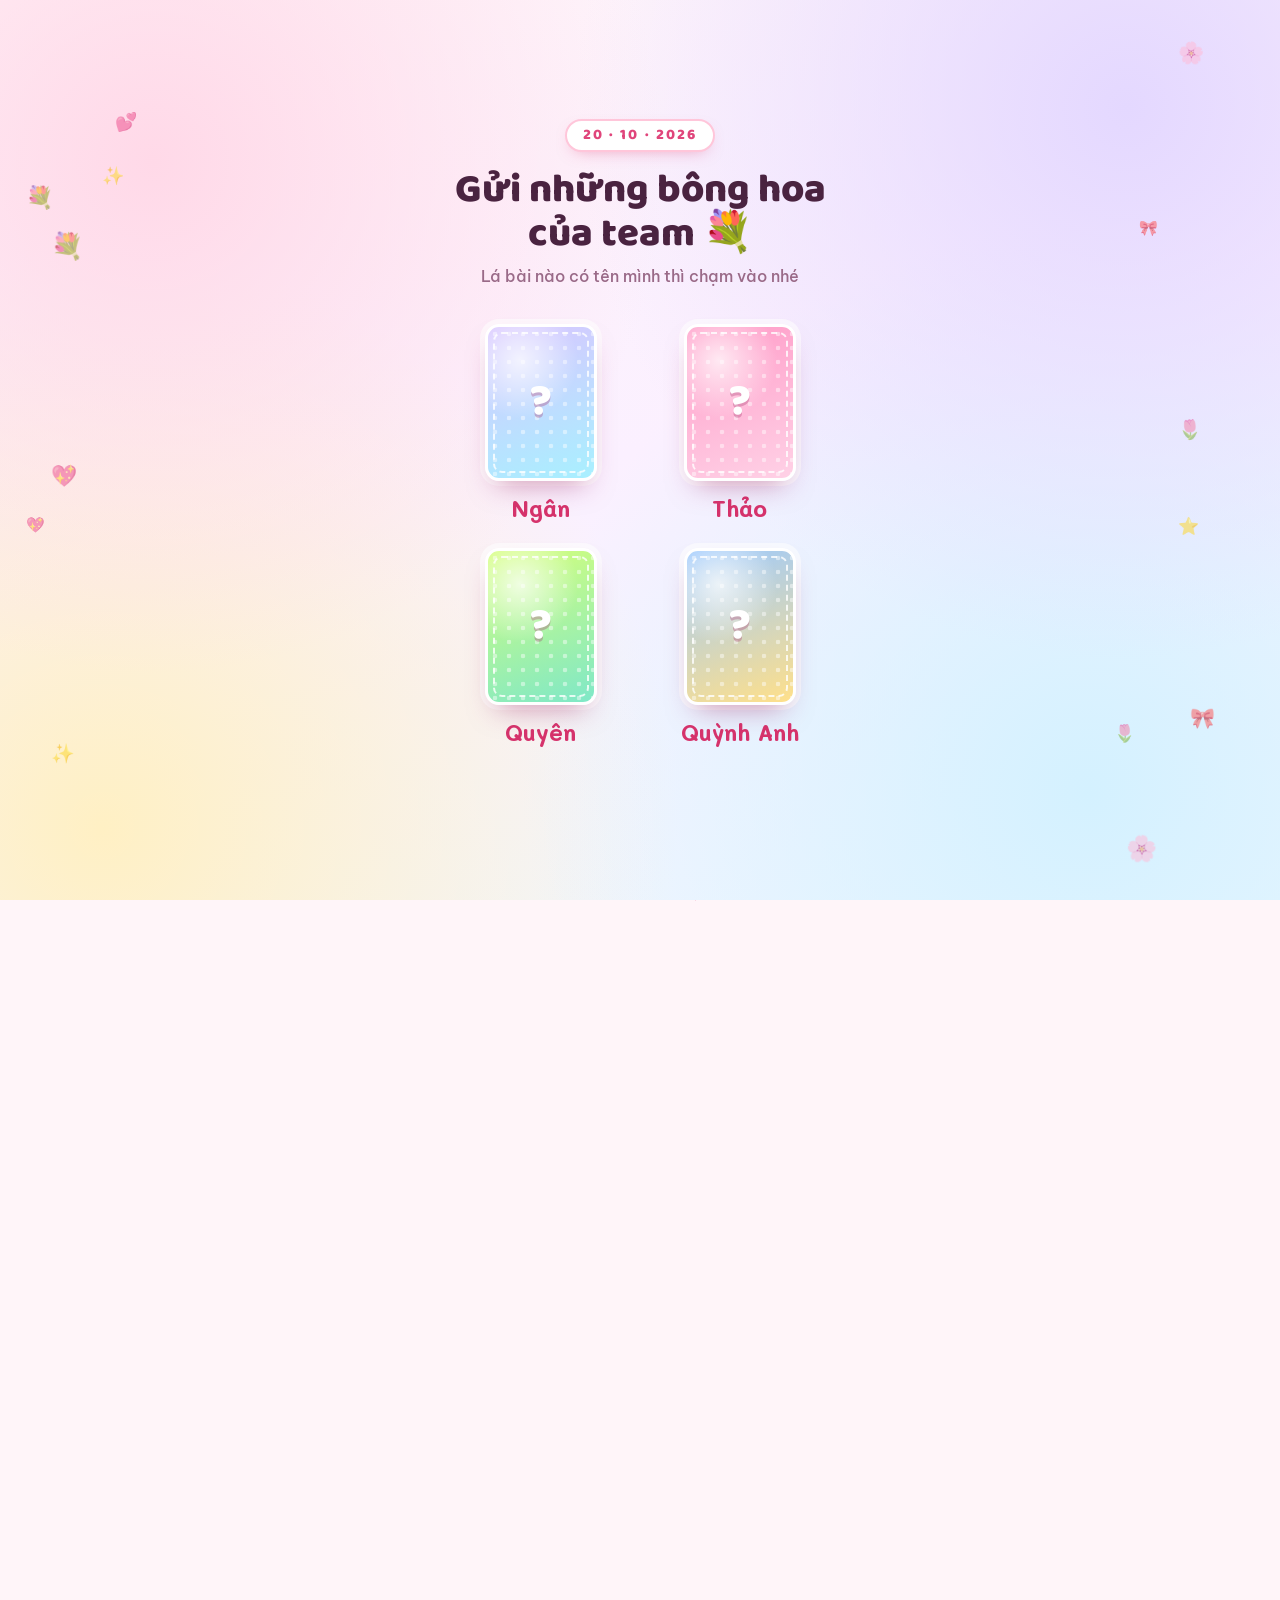
==== commit 37e56297: "Cập nhật lời chúc của anh em từ Google Form (5 người, 20 lời chúc), lời chúc dài thì chữ nhỏ lại cho" ====
--- a/index.html
+++ b/index.html
@@ -18,7 +18,7 @@
 <link rel="preconnect" href="https://fonts.googleapis.com">
 <link rel="preconnect" href="https://fonts.gstatic.com" crossorigin>
 <link rel="stylesheet" href="https://fonts.googleapis.com/css2?family=Be+Vietnam+Pro:wght@400;500;600&family=Quicksand:wght@500;600;700&family=Dancing+Script:wght@700&family=Playfair+Display:ital,wght@0,600;0,700;1,600&family=Baloo+2:wght@700;800&family=Mali:wght@600;700&display=swap">
-<link rel="stylesheet" href="style.css?v=mvey61xz">
+<link rel="stylesheet" href="style.css?v=mvf2pkf6">
 </head>
 <body class="khoa">
 <div class="sao" id="sao"></div>
@@ -150,9 +150,9 @@
   </div>
 </div>
 
-<script src="data.js?v=mvey61xz"></script>
+<script src="data.js?v=mvf2pkf6"></script>
 <script>window.NGUOI_NHAN = null;</script>
-<script src="loi-chuc-gop.js?v=mvey61xz"></script>
-<script src="app.js?v=mvey61xz"></script>
+<script src="loi-chuc-gop.js?v=mvf2pkf6"></script>
+<script src="app.js?v=mvf2pkf6"></script>
 </body>
 </html>
--- a/style.css
+++ b/style.css
@@ -658,3 +658,5 @@
 html.khoa-cuon,html.khoa-cuon body{overflow:hidden;overscroll-behavior:none}
 /* Quay lại trang chọn bằng nút Back: hiện ngay đủ 4 lá bài, không chờ hiệu ứng */
 .mot-nguoi.hien-lai{opacity:1;transform:none;animation:none}
+.wr-chu.dai{font-size:17px;max-width:17em}
+.wr-chu.rat-dai{font-size:15.5px;max-width:18em}
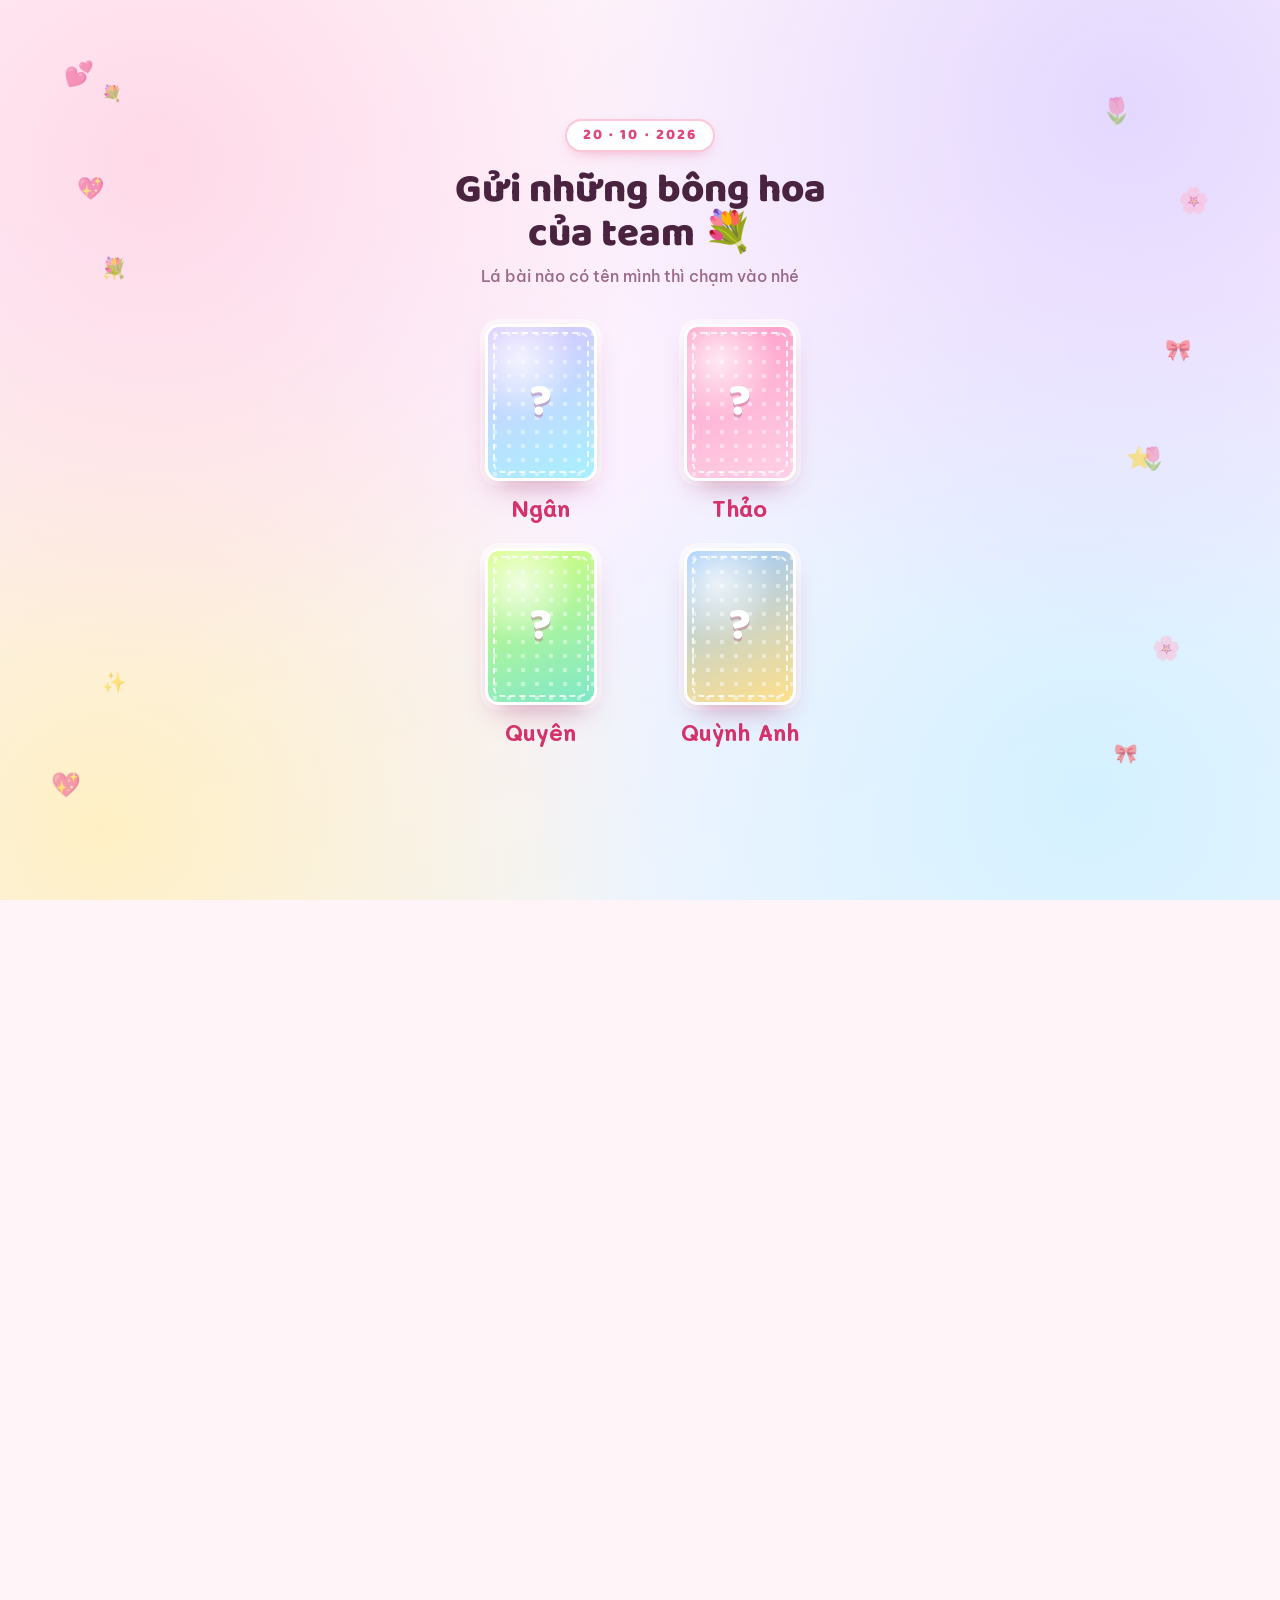
==== commit f1ad337e: "Bảng tin: lời chúc Anh Bộ luôn đầu tiên, các lời chúc khác xếp ngẫu nhiên mỗi lần mở Co-Authored-By:" ====
--- a/index.html
+++ b/index.html
@@ -18,7 +18,7 @@
 <link rel="preconnect" href="https://fonts.googleapis.com">
 <link rel="preconnect" href="https://fonts.gstatic.com" crossorigin>
 <link rel="stylesheet" href="https://fonts.googleapis.com/css2?family=Be+Vietnam+Pro:wght@400;500;600&family=Quicksand:wght@500;600;700&family=Dancing+Script:wght@700&family=Playfair+Display:ital,wght@0,600;0,700;1,600&family=Baloo+2:wght@700;800&family=Mali:wght@600;700&display=swap">
-<link rel="stylesheet" href="style.css?v=mvf2pkf6">
+<link rel="stylesheet" href="style.css?v=mvf2yqdd">
 </head>
 <body class="khoa">
 <div class="sao" id="sao"></div>
@@ -150,9 +150,9 @@
   </div>
 </div>
 
-<script src="data.js?v=mvf2pkf6"></script>
+<script src="data.js?v=mvf2yqdd"></script>
 <script>window.NGUOI_NHAN = null;</script>
-<script src="loi-chuc-gop.js?v=mvf2pkf6"></script>
-<script src="app.js?v=mvf2pkf6"></script>
+<script src="loi-chuc-gop.js?v=mvf2yqdd"></script>
+<script src="app.js?v=mvf2yqdd"></script>
 </body>
 </html>
